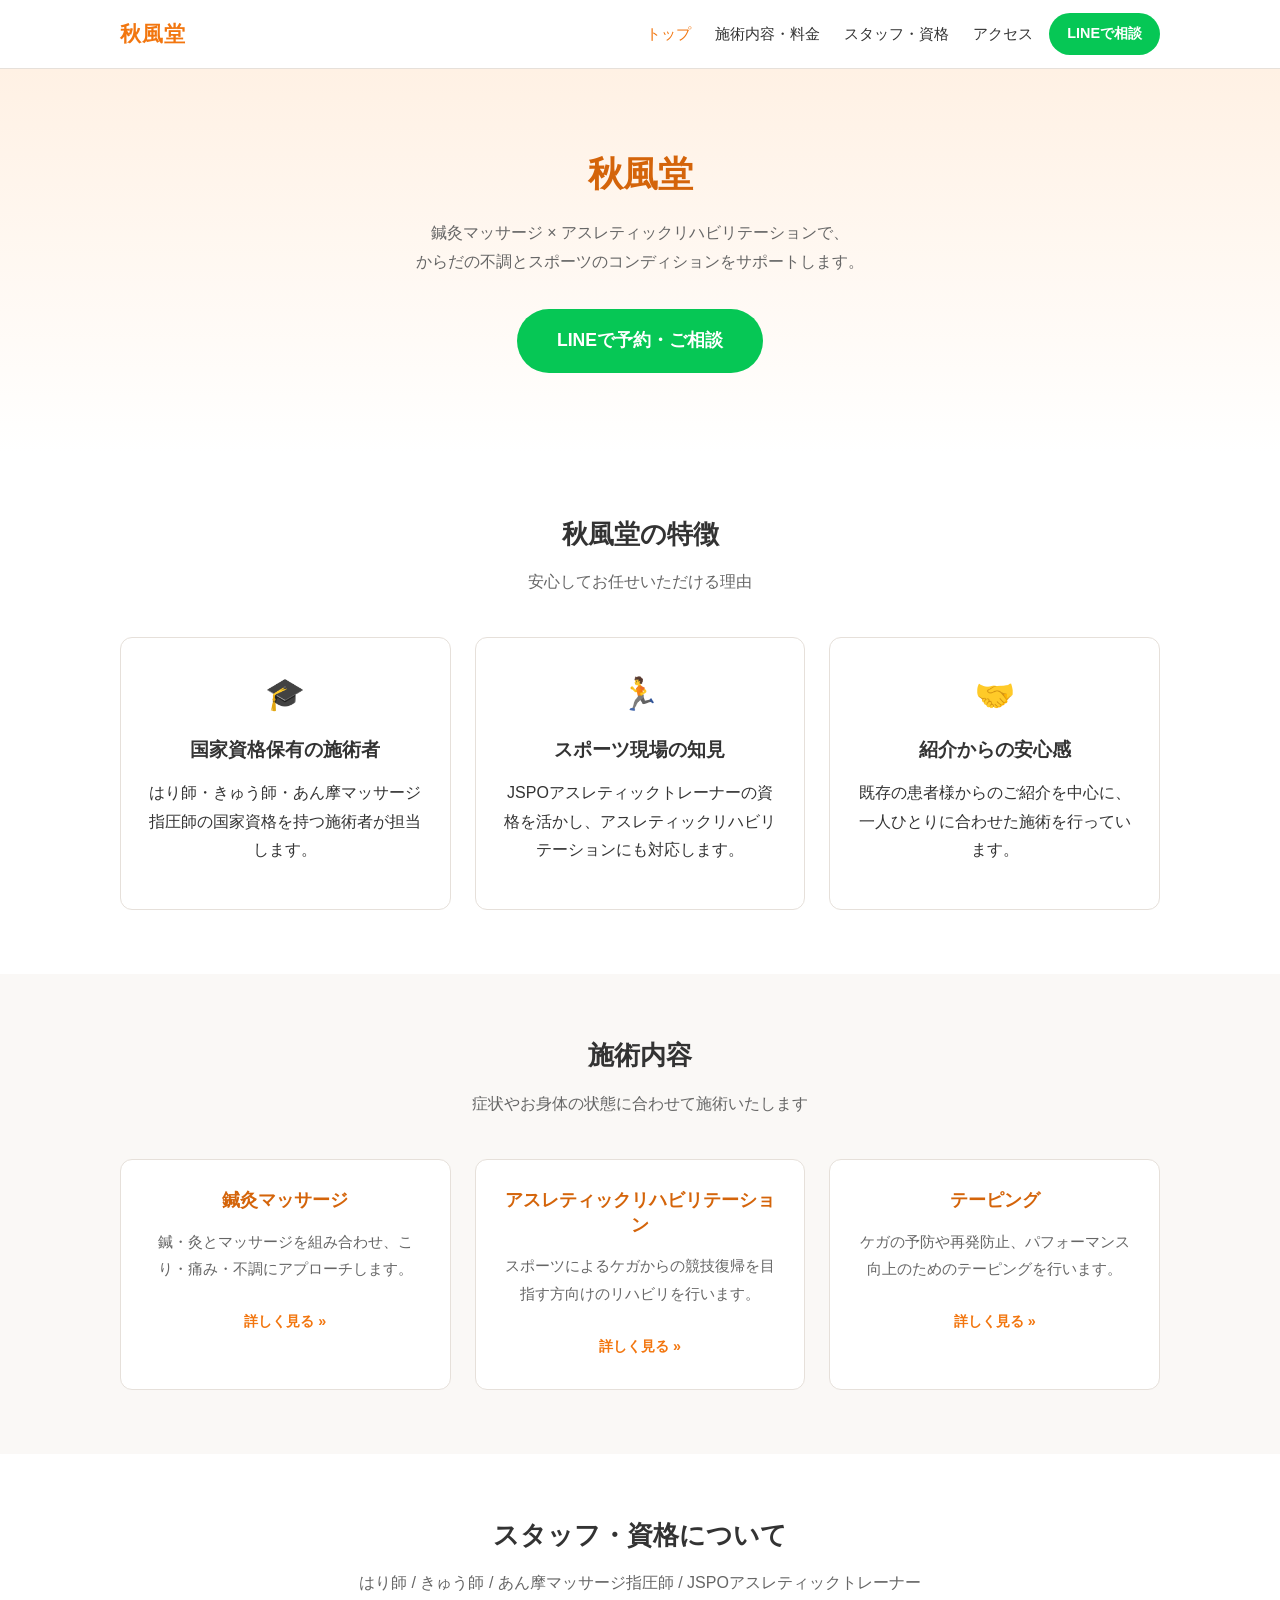
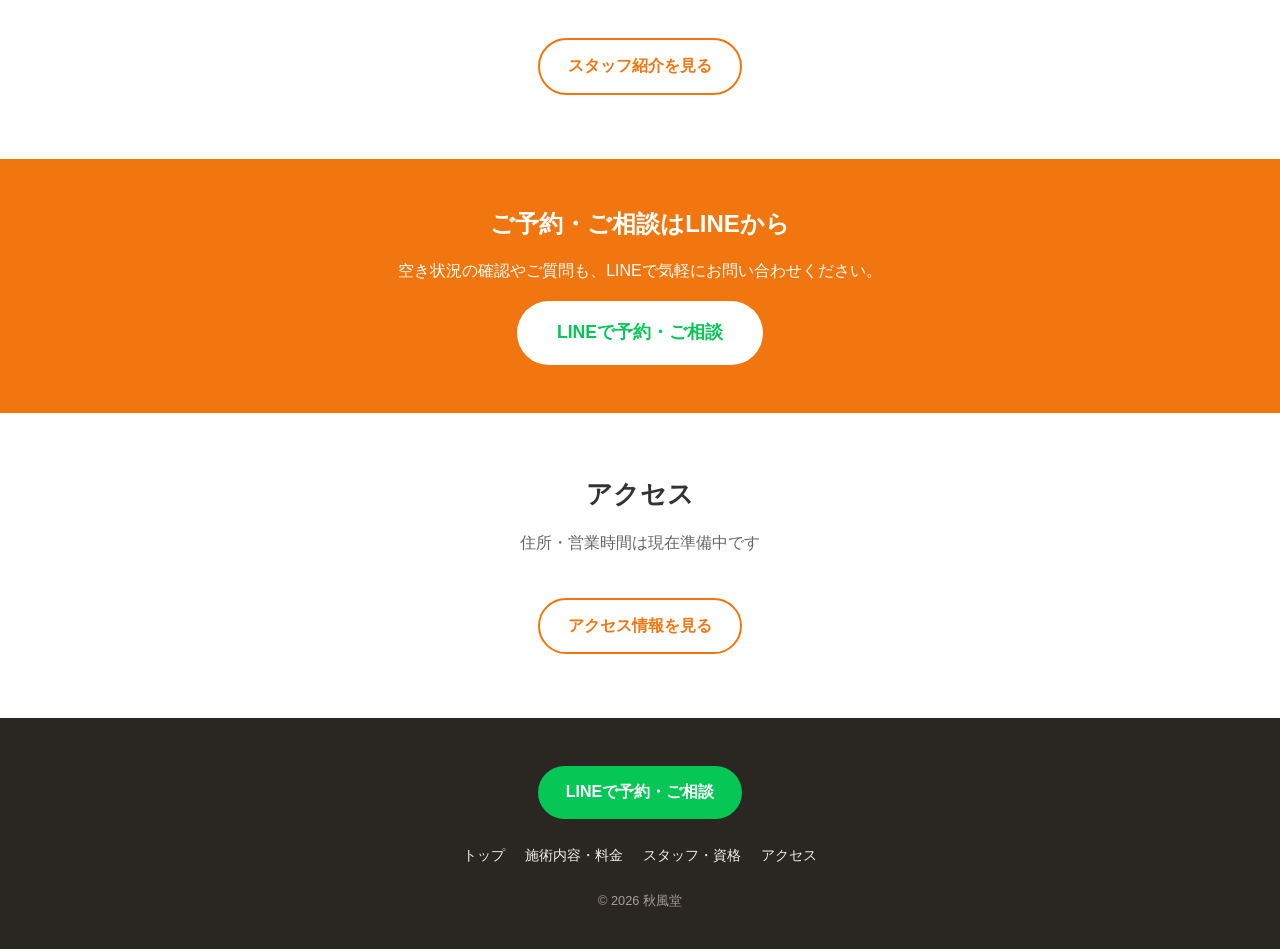
==== index.html @ 09bb3490 "Add LINE URL and pricing" ====
<!DOCTYPE html>
<html lang="ja">
<head>
<meta charset="UTF-8">
<meta name="viewport" content="width=device-width, initial-scale=1.0">
<title>秋風堂 | 鍼灸マッサージ・アスレティックリハビリテーション</title>
<meta name="description" content="秋風堂は、はり師・きゅう師・あん摩マッサージ指圧師・JSPOアスレティックトレーナーの資格を持つ施術者が、鍼灸マッサージからアスレティックリハビリテーション、テーピングまで対応する治療院です。ご予約・ご相談はLINEにて承っております。">
<link rel="stylesheet" href="css/style.css">
</head>
<body>

<header class="site-header">
  <div class="container header-inner">
    <a href="index.html" class="logo">秋風堂</a>
    <nav class="nav" id="siteNav">
      <a href="index.html" class="is-active">トップ</a>
      <a href="treatment.html">施術内容・料金</a>
      <a href="staff.html">スタッフ・資格</a>
      <a href="access.html">アクセス</a>
    </nav>
    <a href="https://lin.ee/V47Dw0py" class="btn btn-line header-line-btn" target="_blank" rel="noopener">LINEで相談</a>
    <button class="nav-toggle" id="navToggle" aria-label="メニューを開く">☰</button>
  </div>
</header>

<section class="hero">
  <div class="container hero-inner">
    <h1>秋風堂</h1>
    <p class="hero-copy">
      鍼灸マッサージ × アスレティックリハビリテーションで、<br>
      からだの不調とスポーツのコンディションをサポートします。
    </p>
    <a href="https://lin.ee/V47Dw0py" class="btn btn-line btn-large" target="_blank" rel="noopener">LINEで予約・ご相談</a>
  </div>
</section>

<section class="section">
  <div class="container">
    <h2 class="section-title">秋風堂の特徴</h2>
    <p class="section-lead">安心してお任せいただける理由</p>
    <div class="feature-grid">
      <div class="feature-card">
        <div class="icon">🎓</div>
        <h3>国家資格保有の施術者</h3>
        <p>はり師・きゅう師・あん摩マッサージ指圧師の国家資格を持つ施術者が担当します。</p>
      </div>
      <div class="feature-card">
        <div class="icon">🏃</div>
        <h3>スポーツ現場の知見</h3>
        <p>JSPOアスレティックトレーナーの資格を活かし、アスレティックリハビリテーションにも対応します。</p>
      </div>
      <div class="feature-card">
        <div class="icon">🤝</div>
        <h3>紹介からの安心感</h3>
        <p>既存の患者様からのご紹介を中心に、一人ひとりに合わせた施術を行っています。</p>
      </div>
    </div>
  </div>
</section>

<section class="section section-bg">
  <div class="container">
    <h2 class="section-title">施術内容</h2>
    <p class="section-lead">症状やお身体の状態に合わせて施術いたします</p>
    <div class="card-grid">
      <div class="card">
        <h3>鍼灸マッサージ</h3>
        <p>鍼・灸とマッサージを組み合わせ、こり・痛み・不調にアプローチします。</p>
        <a href="treatment.html" class="more">詳しく見る &raquo;</a>
      </div>
      <div class="card">
        <h3>アスレティックリハビリテーション</h3>
        <p>スポーツによるケガからの競技復帰を目指す方向けのリハビリを行います。</p>
        <a href="treatment.html" class="more">詳しく見る &raquo;</a>
      </div>
      <div class="card">
        <h3>テーピング</h3>
        <p>ケガの予防や再発防止、パフォーマンス向上のためのテーピングを行います。</p>
        <a href="treatment.html" class="more">詳しく見る &raquo;</a>
      </div>
    </div>
  </div>
</section>

<section class="section">
  <div class="container">
    <h2 class="section-title">スタッフ・資格について</h2>
    <p class="section-lead">はり師 / きゅう師 / あん摩マッサージ指圧師 / JSPOアスレティックトレーナー</p>
    <div style="text-align:center;">
      <a href="staff.html" class="btn btn-outline">スタッフ紹介を見る</a>
    </div>
  </div>
</section>

<section class="cta-band">
  <div class="container">
    <h2>ご予約・ご相談はLINEから</h2>
    <p>空き状況の確認やご質問も、LINEで気軽にお問い合わせください。</p>
    <a href="https://lin.ee/V47Dw0py" class="btn btn-line btn-large" target="_blank" rel="noopener">LINEで予約・ご相談</a>
  </div>
</section>

<section class="section">
  <div class="container">
    <h2 class="section-title">アクセス</h2>
    <p class="section-lead">住所・営業時間は現在準備中です</p>
    <div style="text-align:center;">
      <a href="access.html" class="btn btn-outline">アクセス情報を見る</a>
    </div>
  </div>
</section>

<footer class="site-footer">
  <div class="container footer-inner">
    <a href="https://lin.ee/V47Dw0py" class="btn btn-line" target="_blank" rel="noopener">LINEで予約・ご相談</a>
    <nav class="footer-nav">
      <a href="index.html">トップ</a>
      <a href="treatment.html">施術内容・料金</a>
      <a href="staff.html">スタッフ・資格</a>
      <a href="access.html">アクセス</a>
    </nav>
    <p class="copyright">&copy; 2026 秋風堂</p>
  </div>
</footer>

<script src="js/main.js"></script>
</body>
</html>
---- css/style.css ----
/* ===== 秋風堂 共通スタイル ===== */

:root {
  --color-primary: #f2760f;      /* オレンジ(メインカラー) */
  --color-primary-dark: #d4640a;
  --color-primary-soft: #fff1e4;
  --color-line: #06c755;         /* LINE公式カラー */
  --color-text: #333333;
  --color-text-soft: #666666;
  --color-bg: #ffffff;
  --color-bg-soft: #faf8f6;
  --color-border: #e6e0da;
  --font-base: "Hiragino Sans", "Hiragino Kaku Gothic ProN", "Yu Gothic",
    "Meiryo", sans-serif;
  --container-width: 1080px;
}

* {
  box-sizing: border-box;
}

html {
  scroll-behavior: smooth;
}

body {
  margin: 0;
  font-family: var(--font-base);
  color: var(--color-text);
  background: var(--color-bg);
  line-height: 1.8;
}

img {
  max-width: 100%;
  display: block;
}

a {
  color: inherit;
  text-decoration: none;
}

h1,
h2,
h3 {
  line-height: 1.4;
  margin: 0 0 0.6em;
}

.container {
  width: 100%;
  max-width: var(--container-width);
  margin: 0 auto;
  padding: 0 20px;
}

.section {
  padding: 64px 0;
}

.section-bg {
  background: var(--color-bg-soft);
}

.section-title {
  text-align: center;
  font-size: 1.6rem;
  margin-bottom: 0.3em;
}

.section-lead {
  text-align: center;
  color: var(--color-text-soft);
  margin-bottom: 2.5em;
}

/* ===== ボタン ===== */

.btn {
  display: inline-block;
  padding: 12px 28px;
  border-radius: 999px;
  font-weight: bold;
  white-space: nowrap;
}

.btn-line {
  background: var(--color-line);
  color: #fff;
}

.btn-line:hover {
  opacity: 0.9;
}

.btn-large {
  padding: 16px 40px;
  font-size: 1.1rem;
}

.btn-outline {
  border: 2px solid var(--color-primary);
  color: var(--color-primary);
}

.btn-outline:hover {
  background: var(--color-primary-soft);
}

/* ===== ヘッダー ===== */

.site-header {
  position: sticky;
  top: 0;
  z-index: 100;
  background: rgba(255, 255, 255, 0.96);
  border-bottom: 1px solid var(--color-border);
}

.header-inner {
  display: flex;
  align-items: center;
  justify-content: space-between;
  height: 68px;
  gap: 16px;
}

.logo {
  font-size: 1.3rem;
  font-weight: bold;
  color: var(--color-primary);
  letter-spacing: 0.05em;
}

.nav {
  display: flex;
  gap: 24px;
  margin-left: auto;
}

.nav a {
  font-size: 0.95rem;
}

.nav a:hover,
.nav a.is-active {
  color: var(--color-primary);
}

.header-line-btn {
  padding: 8px 18px;
  font-size: 0.9rem;
}

.nav-toggle {
  display: none;
  background: none;
  border: none;
  font-size: 1.6rem;
  line-height: 1;
  cursor: pointer;
  color: var(--color-primary);
}

/* ===== ヒーロー ===== */

.hero {
  background: linear-gradient(180deg, var(--color-primary-soft), #fff);
  padding: 80px 0;
  text-align: center;
}

.hero h1 {
  font-size: 2.2rem;
  color: var(--color-primary-dark);
}

.hero-copy {
  color: var(--color-text-soft);
  margin-bottom: 2em;
}

/* ===== ページヒーロー(下層ページ用) ===== */

.page-hero {
  background: var(--color-primary-soft);
  padding: 56px 0;
  text-align: center;
}

.page-hero h1 {
  font-size: 1.8rem;
  color: var(--color-primary-dark);
}

/* ===== 特徴カード ===== */

.feature-grid,
.card-grid {
  display: grid;
  grid-template-columns: repeat(3, 1fr);
  gap: 24px;
}

.feature-card,
.card {
  background: #fff;
  border: 1px solid var(--color-border);
  border-radius: 12px;
  padding: 28px 24px;
  text-align: center;
}

.feature-card .icon {
  font-size: 2rem;
  margin-bottom: 0.4em;
}

.card h3 {
  color: var(--color-primary-dark);
  font-size: 1.1rem;
}

.card p {
  color: var(--color-text-soft);
  font-size: 0.95rem;
}

.card .more {
  display: inline-block;
  margin-top: 0.8em;
  color: var(--color-primary);
  font-weight: bold;
  font-size: 0.9rem;
}

/* ===== CTA帯 ===== */

.cta-band {
  background: var(--color-primary);
  color: #fff;
  text-align: center;
  padding: 48px 0;
}

.cta-band h2 {
  color: #fff;
}

.cta-band .btn-line {
  background: #fff;
  color: var(--color-line);
}

/* ===== 資格リスト ===== */

.qualification-list {
  list-style: none;
  padding: 0;
  margin: 0 auto;
  max-width: 480px;
}

.qualification-list li {
  background: var(--color-bg-soft);
  border-left: 4px solid var(--color-primary);
  padding: 12px 18px;
  margin-bottom: 10px;
  border-radius: 4px;
}

/* ===== 料金表 ===== */

.price-table {
  width: 100%;
  border-collapse: collapse;
  margin: 0 auto 2em;
  max-width: 680px;
}

.price-table th,
.price-table td {
  border: 1px solid var(--color-border);
  padding: 12px 16px;
  text-align: left;
}

.price-table th {
  background: var(--color-primary-soft);
  color: var(--color-primary-dark);
  width: 40%;
}

.notice-box {
  background: var(--color-bg-soft);
  border: 1px dashed var(--color-border);
  border-radius: 8px;
  padding: 20px;
  color: var(--color-text-soft);
  text-align: center;
  max-width: 680px;
  margin: 0 auto;
}

/* ===== フッター ===== */

.site-footer {
  background: #2a2622;
  color: #f2ede8;
  padding: 48px 0 24px;
  text-align: center;
}

.footer-inner .btn-line {
  margin-bottom: 24px;
}

.footer-nav {
  display: flex;
  justify-content: center;
  gap: 20px;
  margin-bottom: 20px;
  flex-wrap: wrap;
}

.footer-nav a {
  color: #f2ede8;
  font-size: 0.9rem;
}

.footer-nav a:hover {
  color: var(--color-primary);
}

.copyright {
  color: #a89f96;
  font-size: 0.8rem;
}

/* ===== レスポンシブ ===== */

@media (max-width: 800px) {
  .feature-grid,
  .card-grid {
    grid-template-columns: 1fr;
  }
}

@media (max-width: 680px) {
  .nav {
    position: absolute;
    top: 68px;
    left: 0;
    right: 0;
    background: #fff;
    flex-direction: column;
    gap: 0;
    border-bottom: 1px solid var(--color-border);
    display: none;
  }

  .nav.is-open {
    display: flex;
  }

  .nav a {
    padding: 14px 20px;
    border-top: 1px solid var(--color-border);
  }

  .header-line-btn {
    display: none;
  }

  .nav-toggle {
    display: block;
  }

  .hero h1 {
    font-size: 1.7rem;
  }

  .price-table th {
    width: 50%;
  }
}
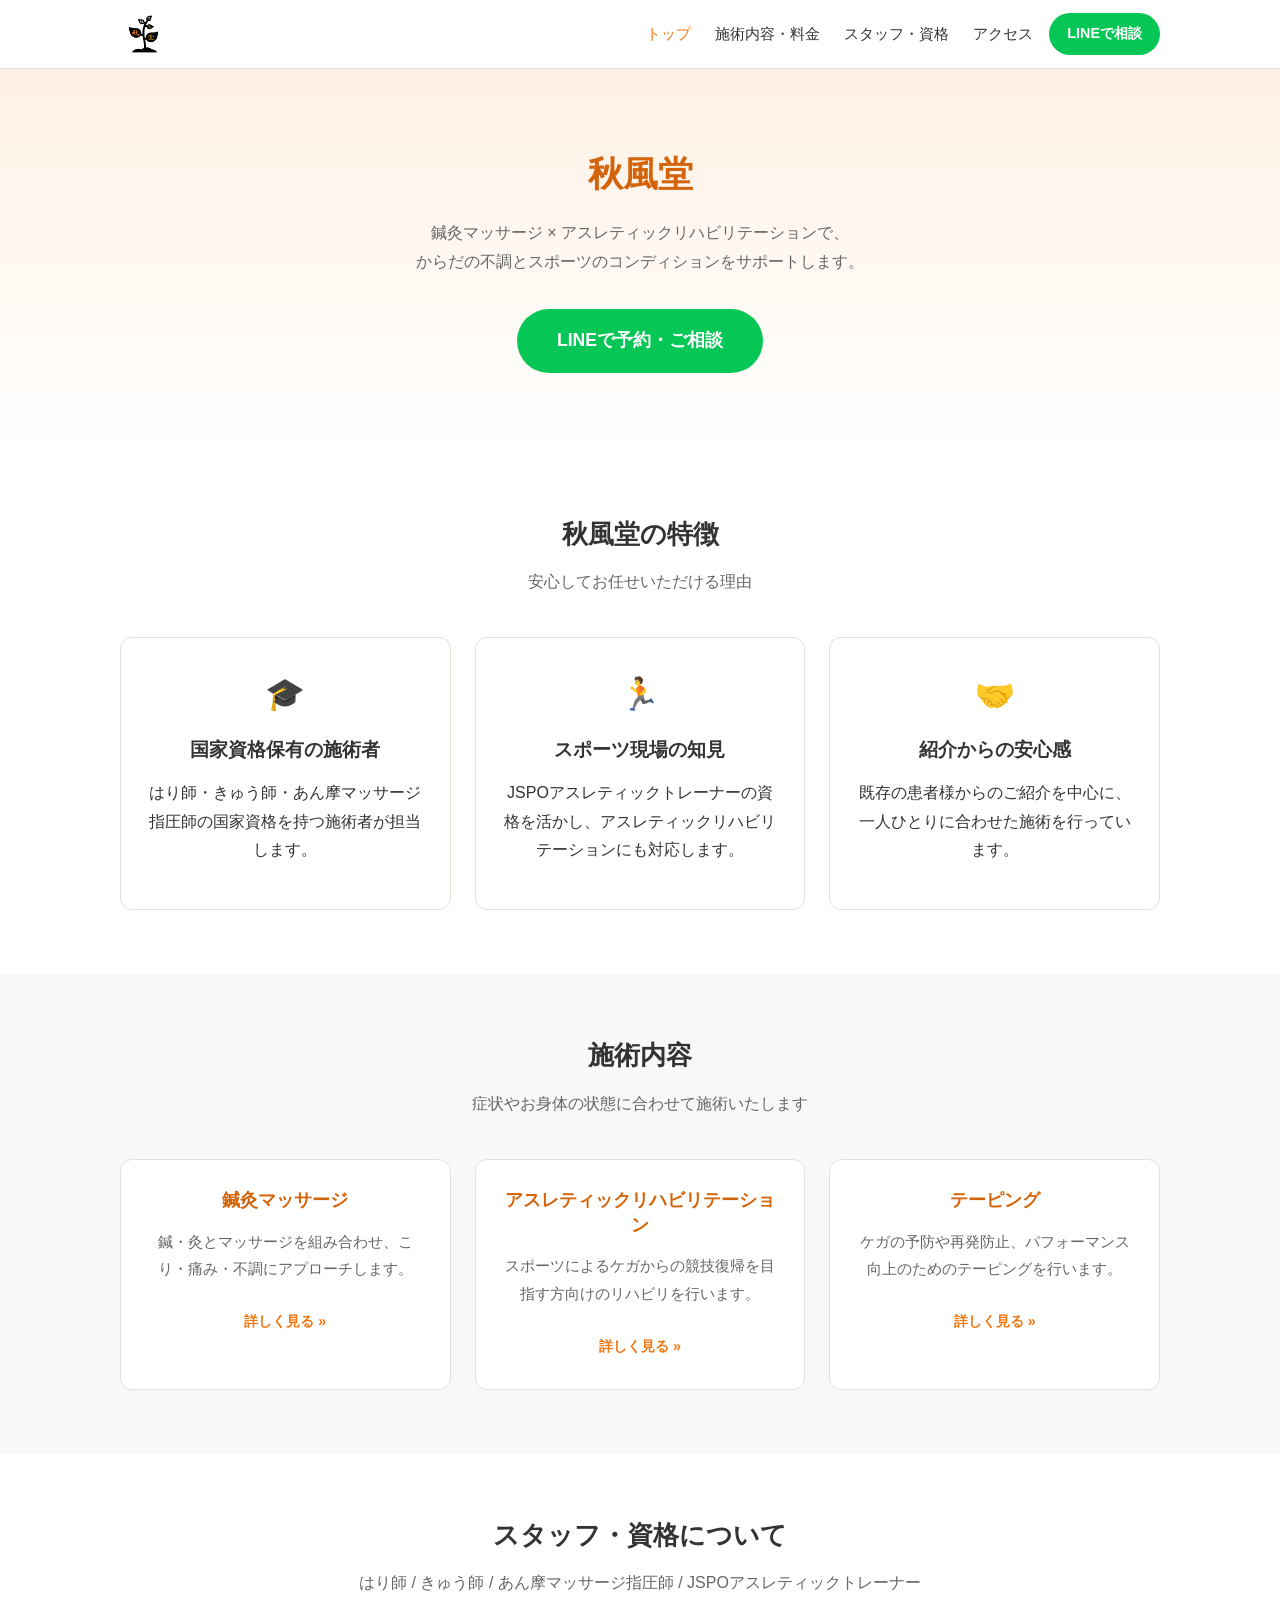
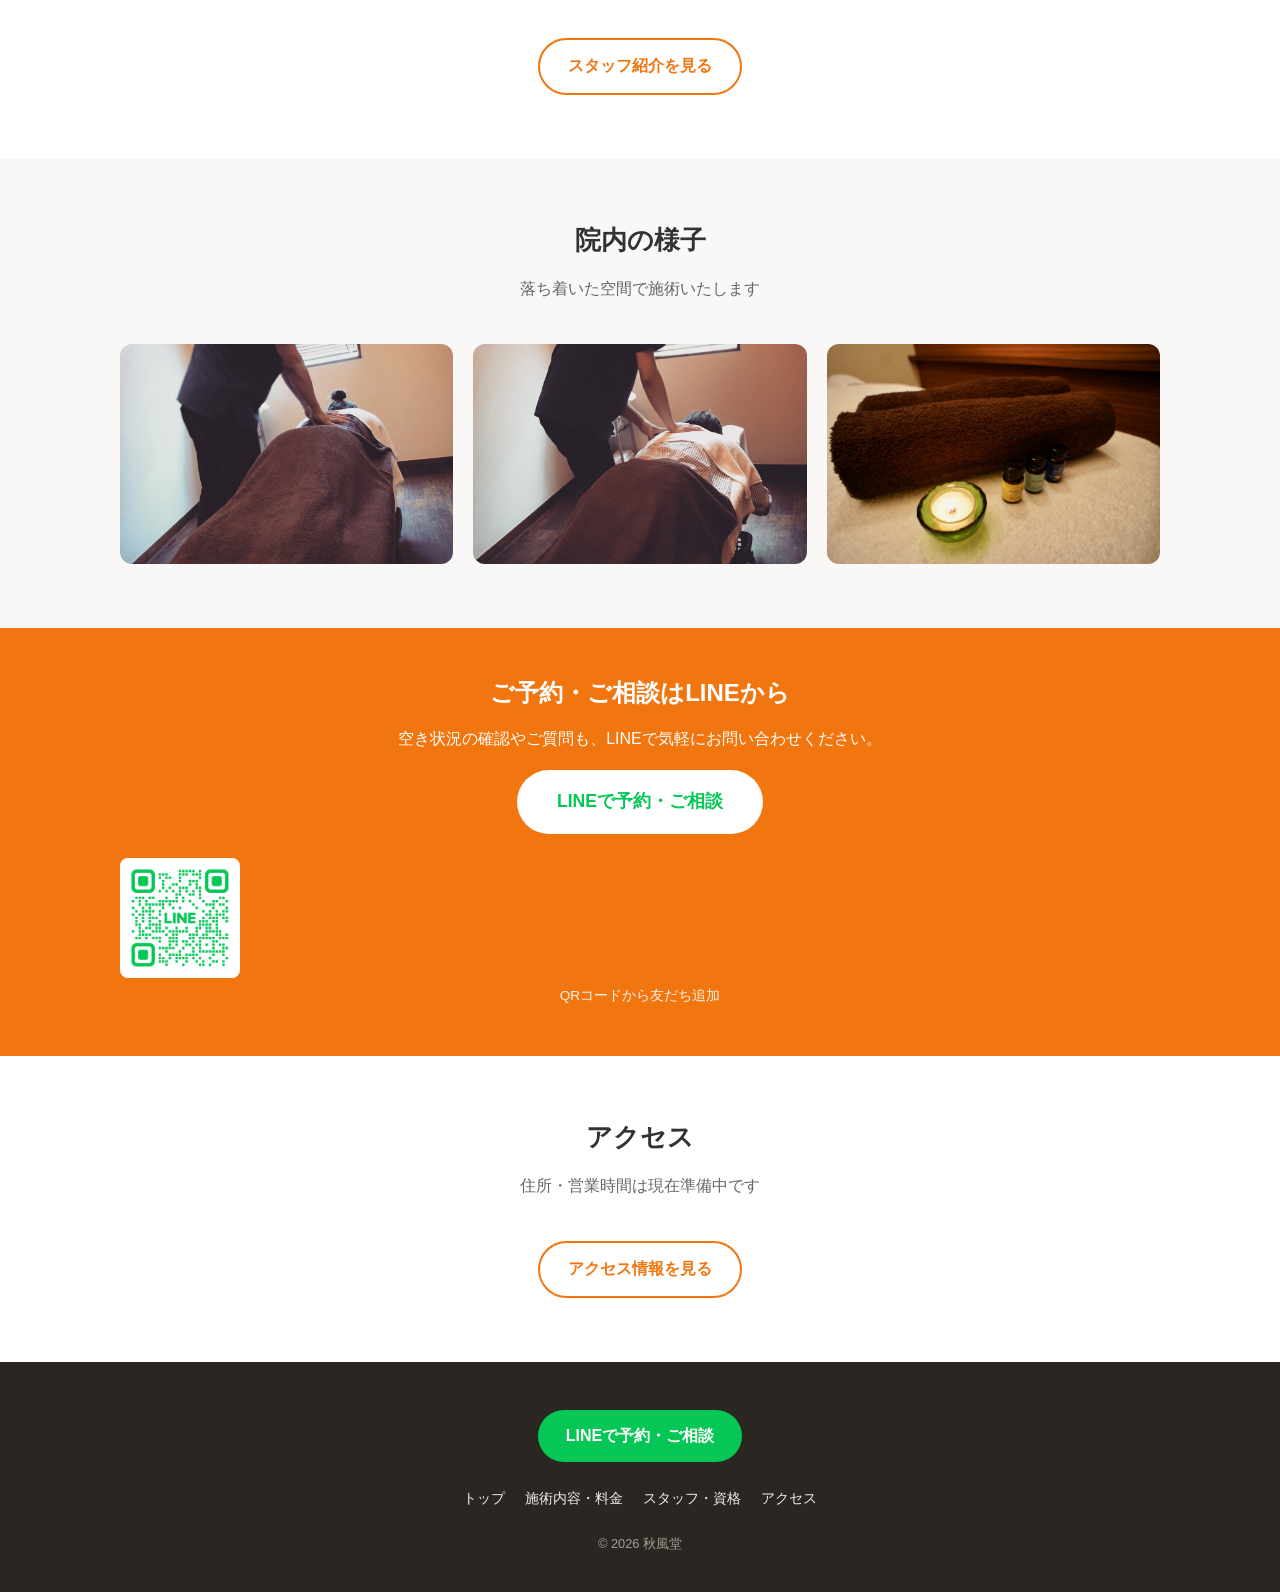
==== commit a279bb88: "Integrate logo, photos, and LINE QR code into all pages" ====
--- a/index.html
+++ b/index.html
@@ -6,12 +6,13 @@
 <title>秋風堂 | 鍼灸マッサージ・アスレティックリハビリテーション</title>
 <meta name="description" content="秋風堂は、はり師・きゅう師・あん摩マッサージ指圧師・JSPOアスレティックトレーナーの資格を持つ施術者が、鍼灸マッサージからアスレティックリハビリテーション、テーピングまで対応する治療院です。ご予約・ご相談はLINEにて承っております。">
 <link rel="stylesheet" href="css/style.css">
+<link rel="icon" href="HP画像素材/秋風堂ロゴ.png">
 </head>
 <body>
 
 <header class="site-header">
   <div class="container header-inner">
-    <a href="index.html" class="logo">秋風堂</a>
+    <a href="index.html" class="logo"><img src="HP画像素材/秋風堂ロゴ.png" alt="秋風堂"></a>
     <nav class="nav" id="siteNav">
       <a href="index.html" class="is-active">トップ</a>
       <a href="treatment.html">施術内容・料金</a>
@@ -92,11 +93,27 @@
   </div>
 </section>
 
+<section class="section section-bg">
+  <div class="container">
+    <h2 class="section-title">院内の様子</h2>
+    <p class="section-lead">落ち着いた空間で施術いたします</p>
+    <div class="photo-grid">
+      <img src="HP画像素材/マッサージ1.jpg" alt="施術の様子1">
+      <img src="HP画像素材/マッサージ2.jpg" alt="施術の様子2">
+      <img src="HP画像素材/タオル写真.jpg" alt="院内の設え">
+    </div>
+  </div>
+</section>
+
 <section class="cta-band">
   <div class="container">
     <h2>ご予約・ご相談はLINEから</h2>
     <p>空き状況の確認やご質問も、LINEで気軽にお問い合わせください。</p>
     <a href="https://lin.ee/V47Dw0py" class="btn btn-line btn-large" target="_blank" rel="noopener">LINEで予約・ご相談</a>
+    <div class="qr-block">
+      <img src="HP画像素材/LINE_QR.png" alt="LINE QRコード">
+      <p>QRコードから友だち追加</p>
+    </div>
   </div>
 </section>
 
--- a/css/style.css
+++ b/css/style.css
@@ -127,10 +127,17 @@
 }
 
 .logo {
+  display: flex;
+  align-items: center;
   font-size: 1.3rem;
   font-weight: bold;
   color: var(--color-primary);
   letter-spacing: 0.05em;
+}
+
+.logo img {
+  height: 44px;
+  width: auto;
 }
 
 .nav {
@@ -192,6 +199,63 @@
 .page-hero h1 {
   font-size: 1.8rem;
   color: var(--color-primary-dark);
+}
+
+/* ===== ギャラリー写真 ===== */
+
+.photo-grid {
+  display: grid;
+  grid-template-columns: repeat(3, 1fr);
+  gap: 20px;
+}
+
+.photo-grid img {
+  width: 100%;
+  height: 220px;
+  object-fit: cover;
+  border-radius: 12px;
+}
+
+/* ===== プロフィール(写真+テキスト) ===== */
+
+.profile-grid {
+  display: grid;
+  grid-template-columns: 200px 1fr;
+  gap: 32px;
+  align-items: start;
+  max-width: 680px;
+  margin: 0 auto;
+}
+
+.profile-grid img {
+  width: 100%;
+  border-radius: 12px;
+}
+
+.profile-grid p {
+  margin-top: 0;
+}
+
+/* ===== LINE QRコード ===== */
+
+.qr-block {
+  text-align: center;
+  margin-top: 24px;
+}
+
+.qr-block img {
+  width: 120px;
+  height: 120px;
+  border-radius: 8px;
+  background: #fff;
+  padding: 6px;
+  margin-bottom: 6px;
+}
+
+.qr-block p {
+  font-size: 0.85rem;
+  opacity: 0.9;
+  margin: 0;
 }
 
 /* ===== 特徴カード ===== */
@@ -384,4 +448,17 @@
   .price-table th {
     width: 50%;
   }
-}
+
+  .photo-grid {
+    grid-template-columns: 1fr;
+  }
+
+  .profile-grid {
+    grid-template-columns: 1fr;
+  }
+
+  .profile-grid img {
+    max-width: 220px;
+    margin: 0 auto;
+  }
+}
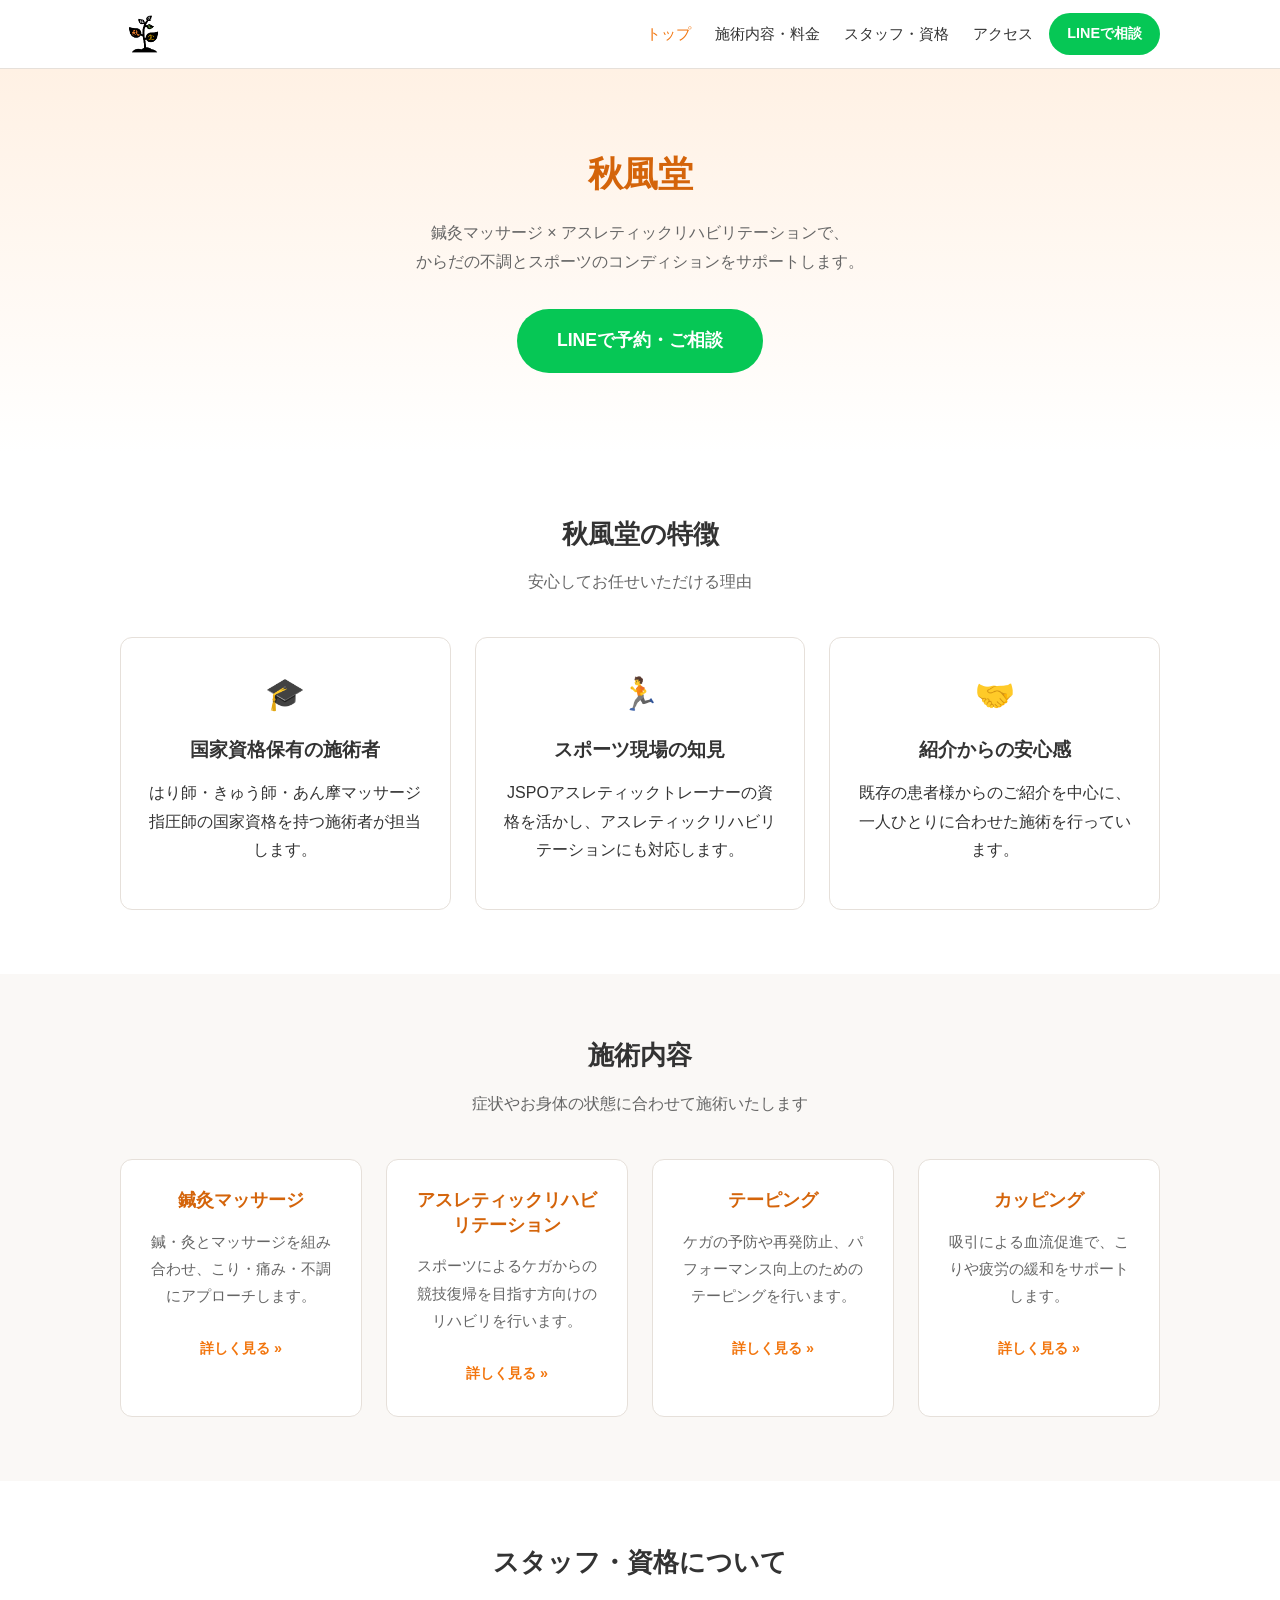
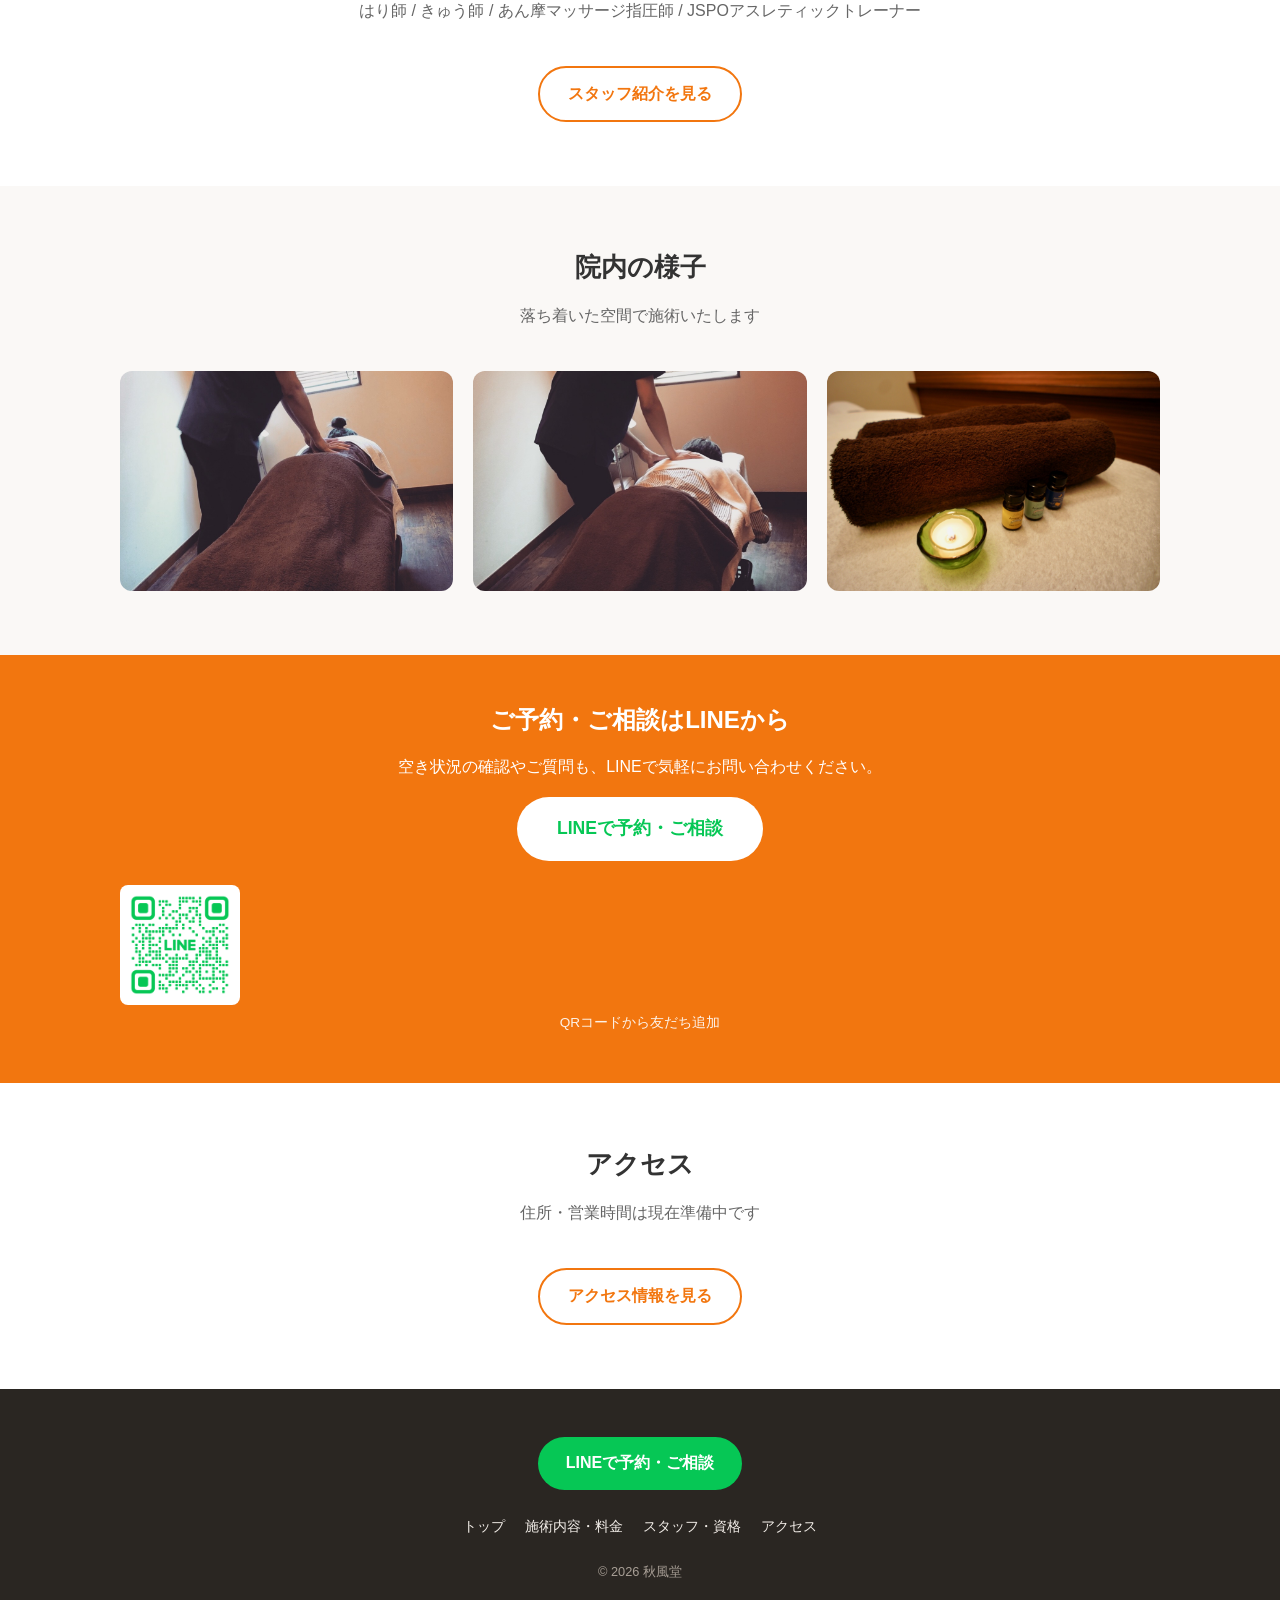
==== commit 634af150: "Unify pricing/hours display, add cupping service, update specialties wording" ====
--- a/index.html
+++ b/index.html
@@ -79,6 +79,11 @@
         <p>ケガの予防や再発防止、パフォーマンス向上のためのテーピングを行います。</p>
         <a href="treatment.html" class="more">詳しく見る &raquo;</a>
       </div>
+      <div class="card">
+        <h3>カッピング</h3>
+        <p>吸引による血流促進で、こりや疲労の緩和をサポートします。</p>
+        <a href="treatment.html" class="more">詳しく見る &raquo;</a>
+      </div>
     </div>
   </div>
 </section>
--- a/css/style.css
+++ b/css/style.css
@@ -260,10 +260,15 @@
 
 /* ===== 特徴カード ===== */
 
-.feature-grid,
+.feature-grid {
+  display: grid;
+  grid-template-columns: repeat(3, 1fr);
+  gap: 24px;
+}
+
 .card-grid {
   display: grid;
-  grid-template-columns: repeat(3, 1fr);
+  grid-template-columns: repeat(auto-fit, minmax(220px, 1fr));
   gap: 24px;
 }
 
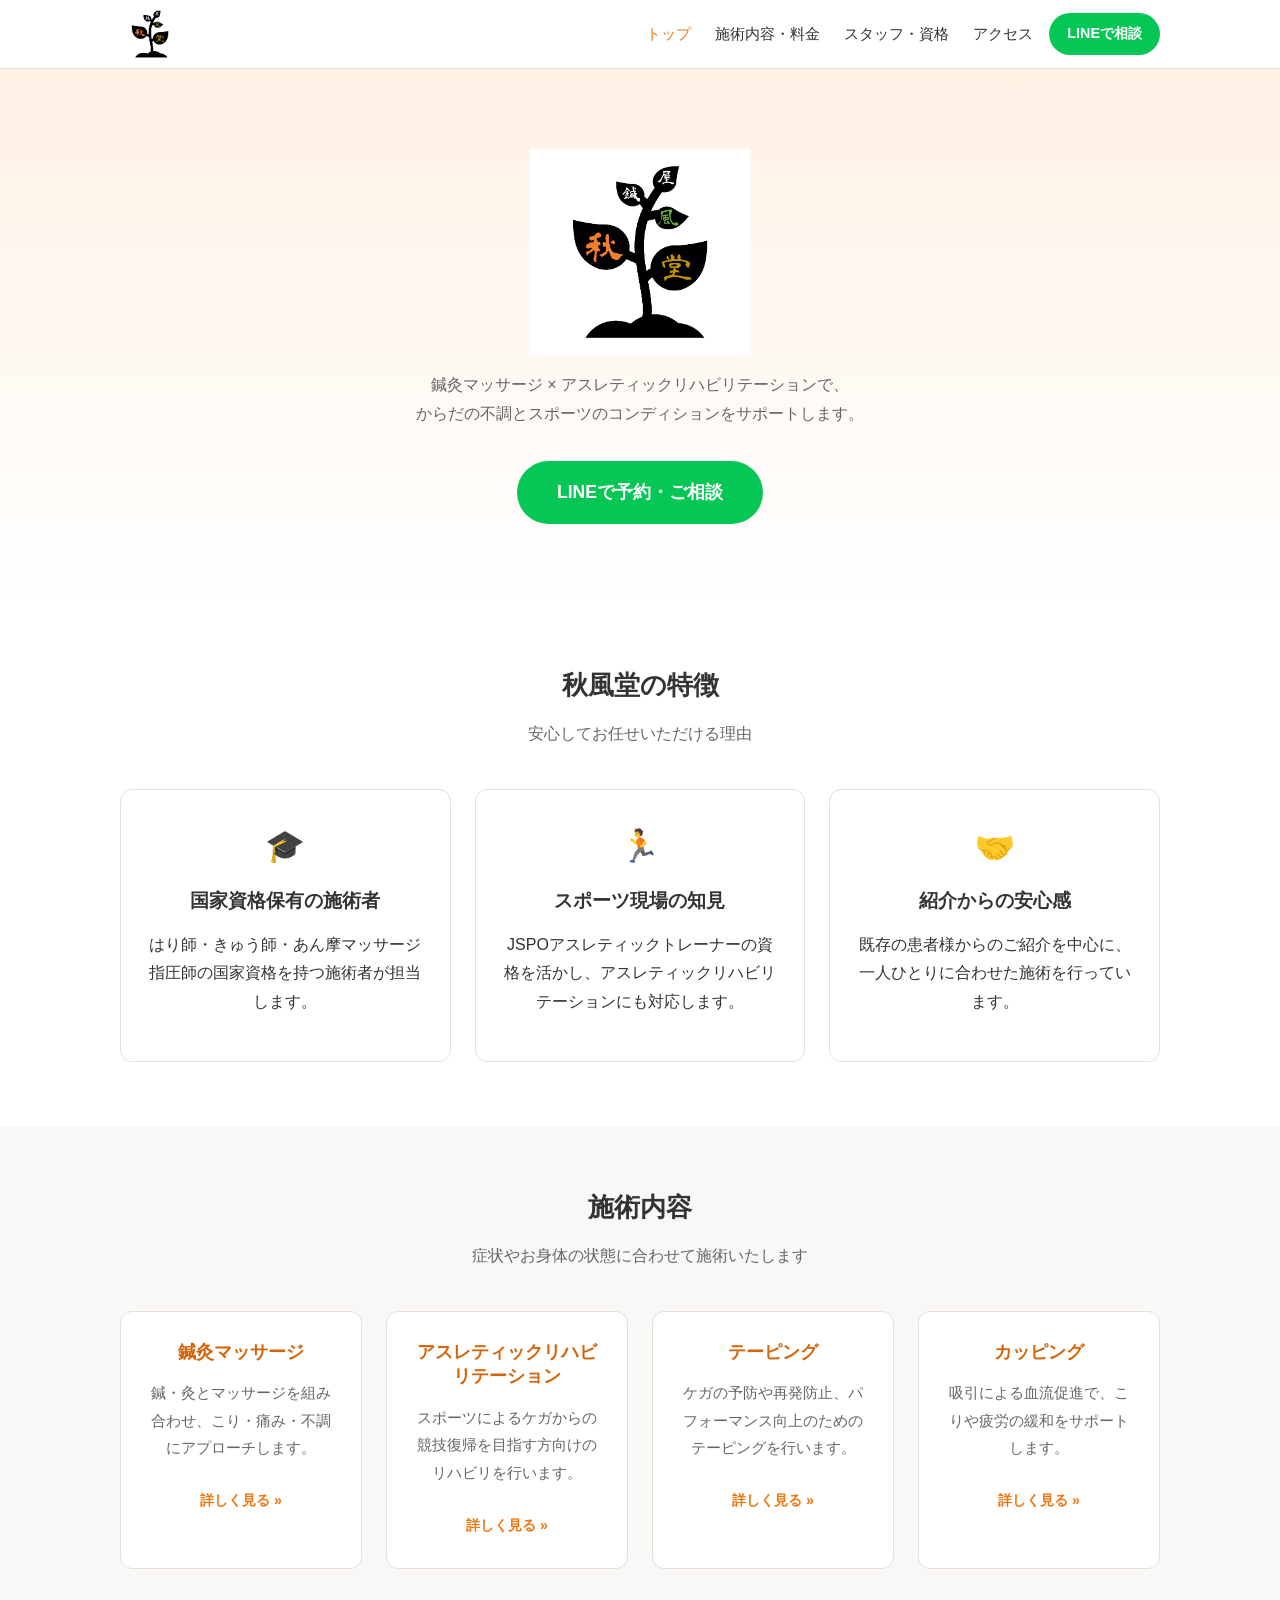
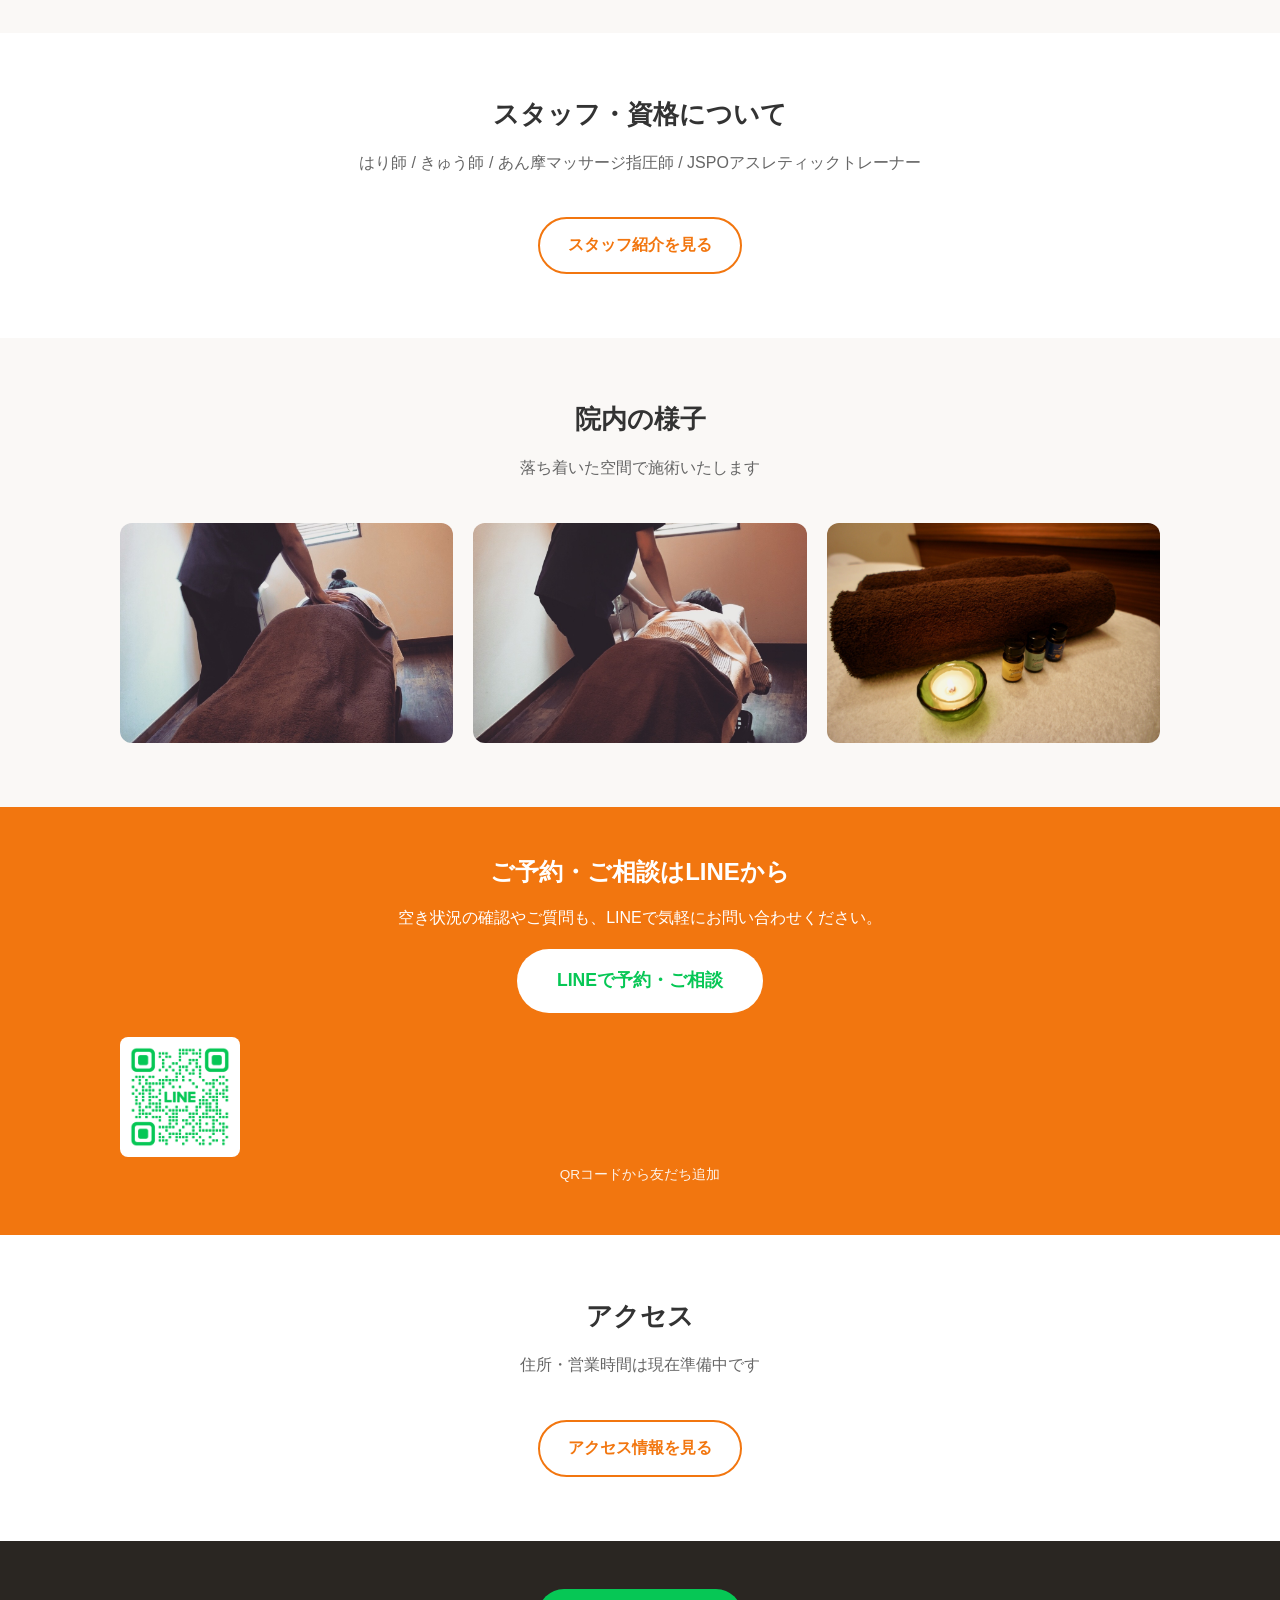
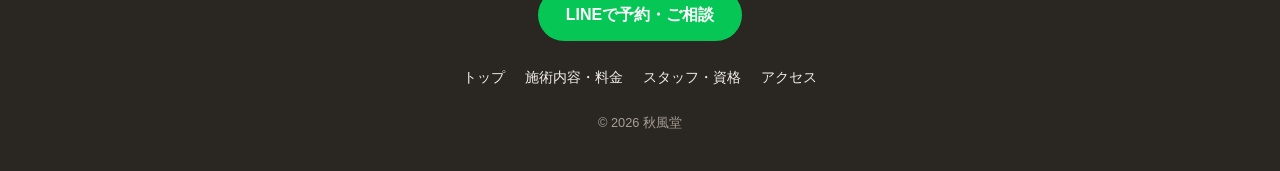
==== commit 5a8e35f8: "Make logo more prominent in hero and header" ====
--- a/index.html
+++ b/index.html
@@ -26,7 +26,8 @@
 
 <section class="hero">
   <div class="container hero-inner">
-    <h1>秋風堂</h1>
+    <img src="HP画像素材/秋風堂ロゴ.png" alt="秋風堂" class="hero-logo">
+    <h1 class="visually-hidden">秋風堂</h1>
     <p class="hero-copy">
       鍼灸マッサージ × アスレティックリハビリテーションで、<br>
       からだの不調とスポーツのコンディションをサポートします。
--- a/css/style.css
+++ b/css/style.css
@@ -136,7 +136,7 @@
 }
 
 .logo img {
-  height: 44px;
+  height: 56px;
   width: auto;
 }
 
@@ -183,9 +183,26 @@
   color: var(--color-primary-dark);
 }
 
+.hero-logo {
+  width: 220px;
+  margin: 0 auto 0.6em;
+}
+
 .hero-copy {
   color: var(--color-text-soft);
   margin-bottom: 2em;
+}
+
+.visually-hidden {
+  position: absolute;
+  width: 1px;
+  height: 1px;
+  margin: -1px;
+  padding: 0;
+  overflow: hidden;
+  clip: rect(0, 0, 0, 0);
+  white-space: nowrap;
+  border: 0;
 }
 
 /* ===== ページヒーロー(下層ページ用) ===== */
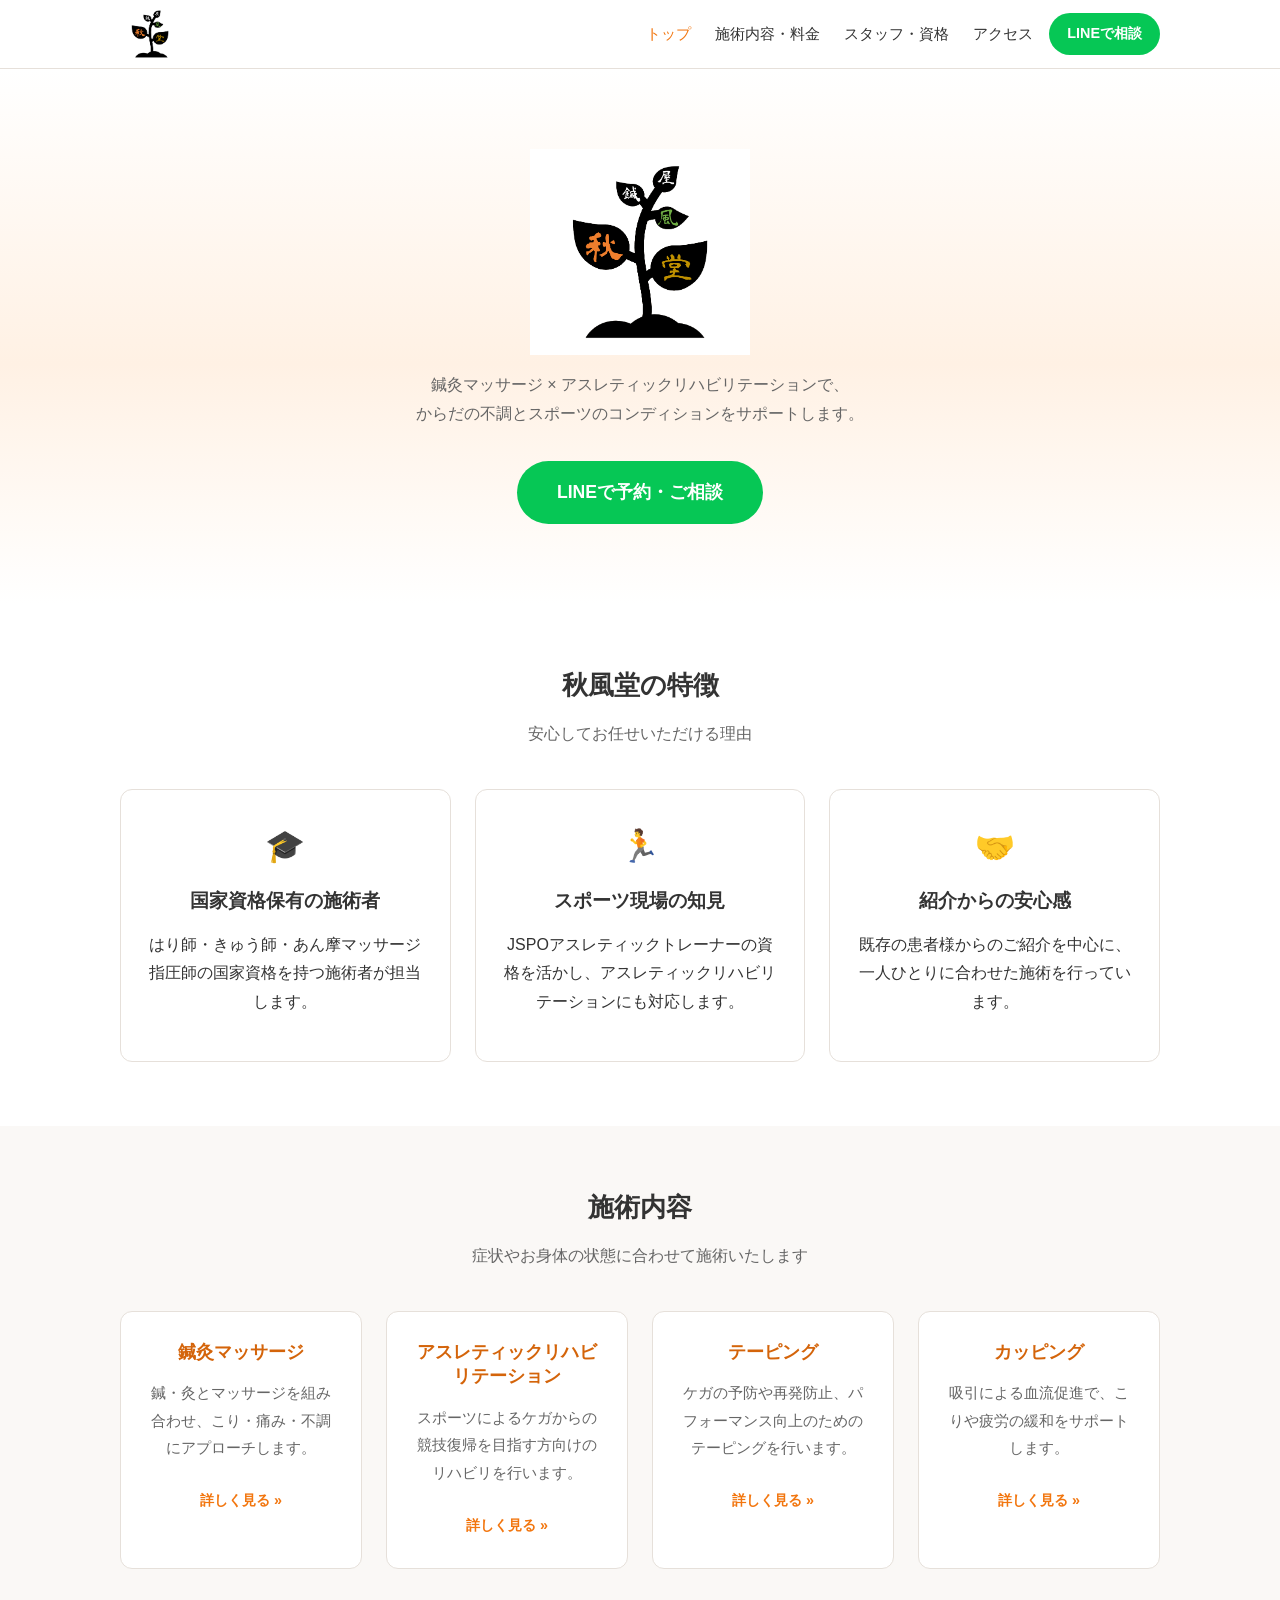
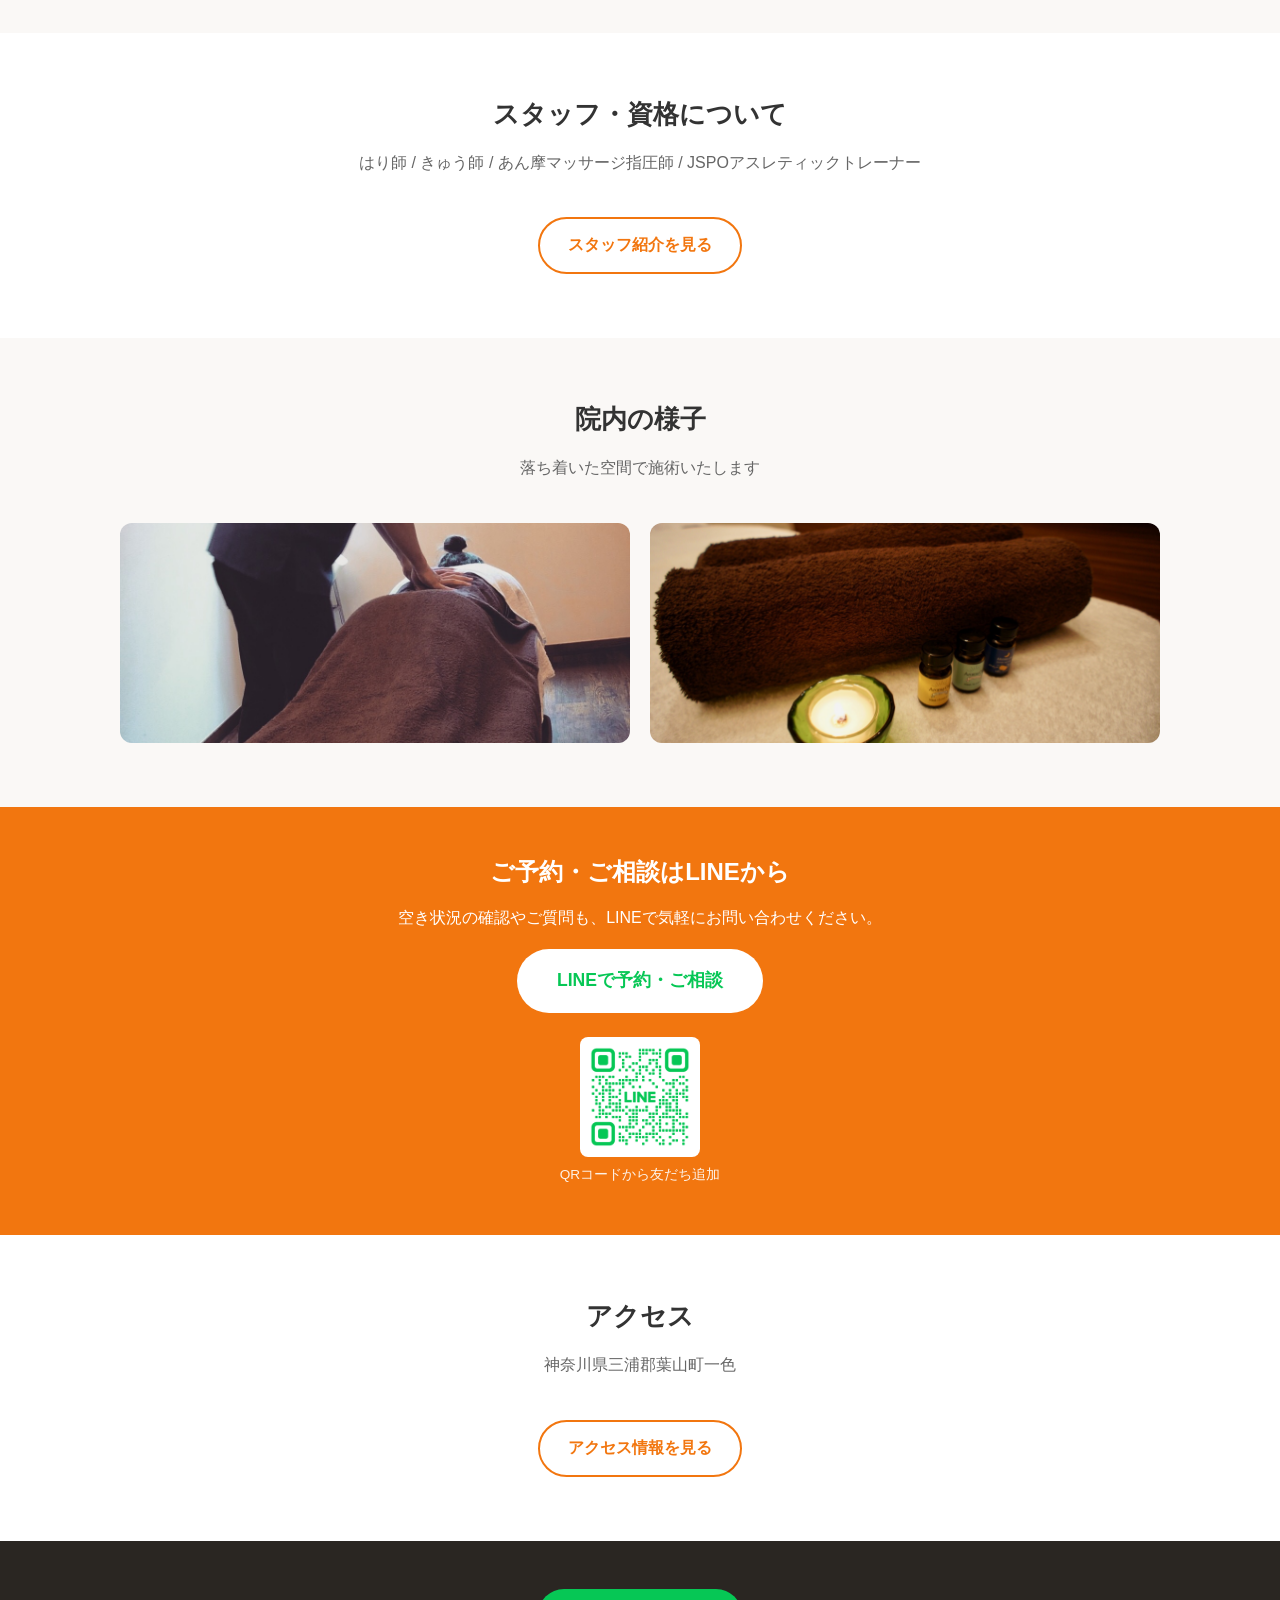
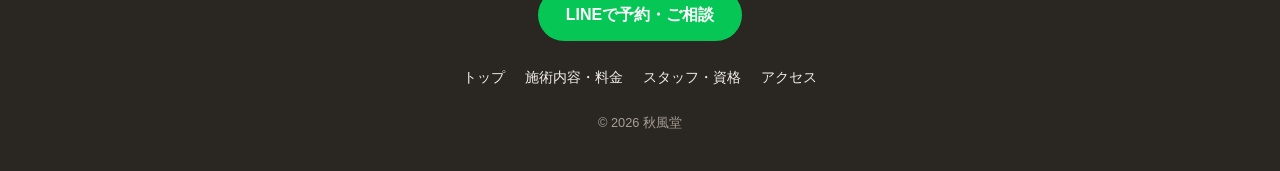
==== commit bb7c55ec: "Fix hero logo background clash, center QR image, remove massage2 photo, update access preview text" ====
--- a/index.html
+++ b/index.html
@@ -105,7 +105,6 @@
     <p class="section-lead">落ち着いた空間で施術いたします</p>
     <div class="photo-grid">
       <img src="HP画像素材/マッサージ1.jpg" alt="施術の様子1">
-      <img src="HP画像素材/マッサージ2.jpg" alt="施術の様子2">
       <img src="HP画像素材/タオル写真.jpg" alt="院内の設え">
     </div>
   </div>
@@ -126,7 +125,7 @@
 <section class="section">
   <div class="container">
     <h2 class="section-title">アクセス</h2>
-    <p class="section-lead">住所・営業時間は現在準備中です</p>
+    <p class="section-lead">神奈川県三浦郡葉山町一色</p>
     <div style="text-align:center;">
       <a href="access.html" class="btn btn-outline">アクセス情報を見る</a>
     </div>
--- a/css/style.css
+++ b/css/style.css
@@ -173,7 +173,7 @@
 /* ===== ヒーロー ===== */
 
 .hero {
-  background: linear-gradient(180deg, var(--color-primary-soft), #fff);
+  background: linear-gradient(180deg, #fff, var(--color-primary-soft) 55%, #fff);
   padding: 80px 0;
   text-align: center;
 }
@@ -222,7 +222,7 @@
 
 .photo-grid {
   display: grid;
-  grid-template-columns: repeat(3, 1fr);
+  grid-template-columns: repeat(auto-fit, minmax(240px, 1fr));
   gap: 20px;
 }
 
@@ -266,7 +266,7 @@
   border-radius: 8px;
   background: #fff;
   padding: 6px;
-  margin-bottom: 6px;
+  margin: 0 auto 6px;
 }
 
 .qr-block p {
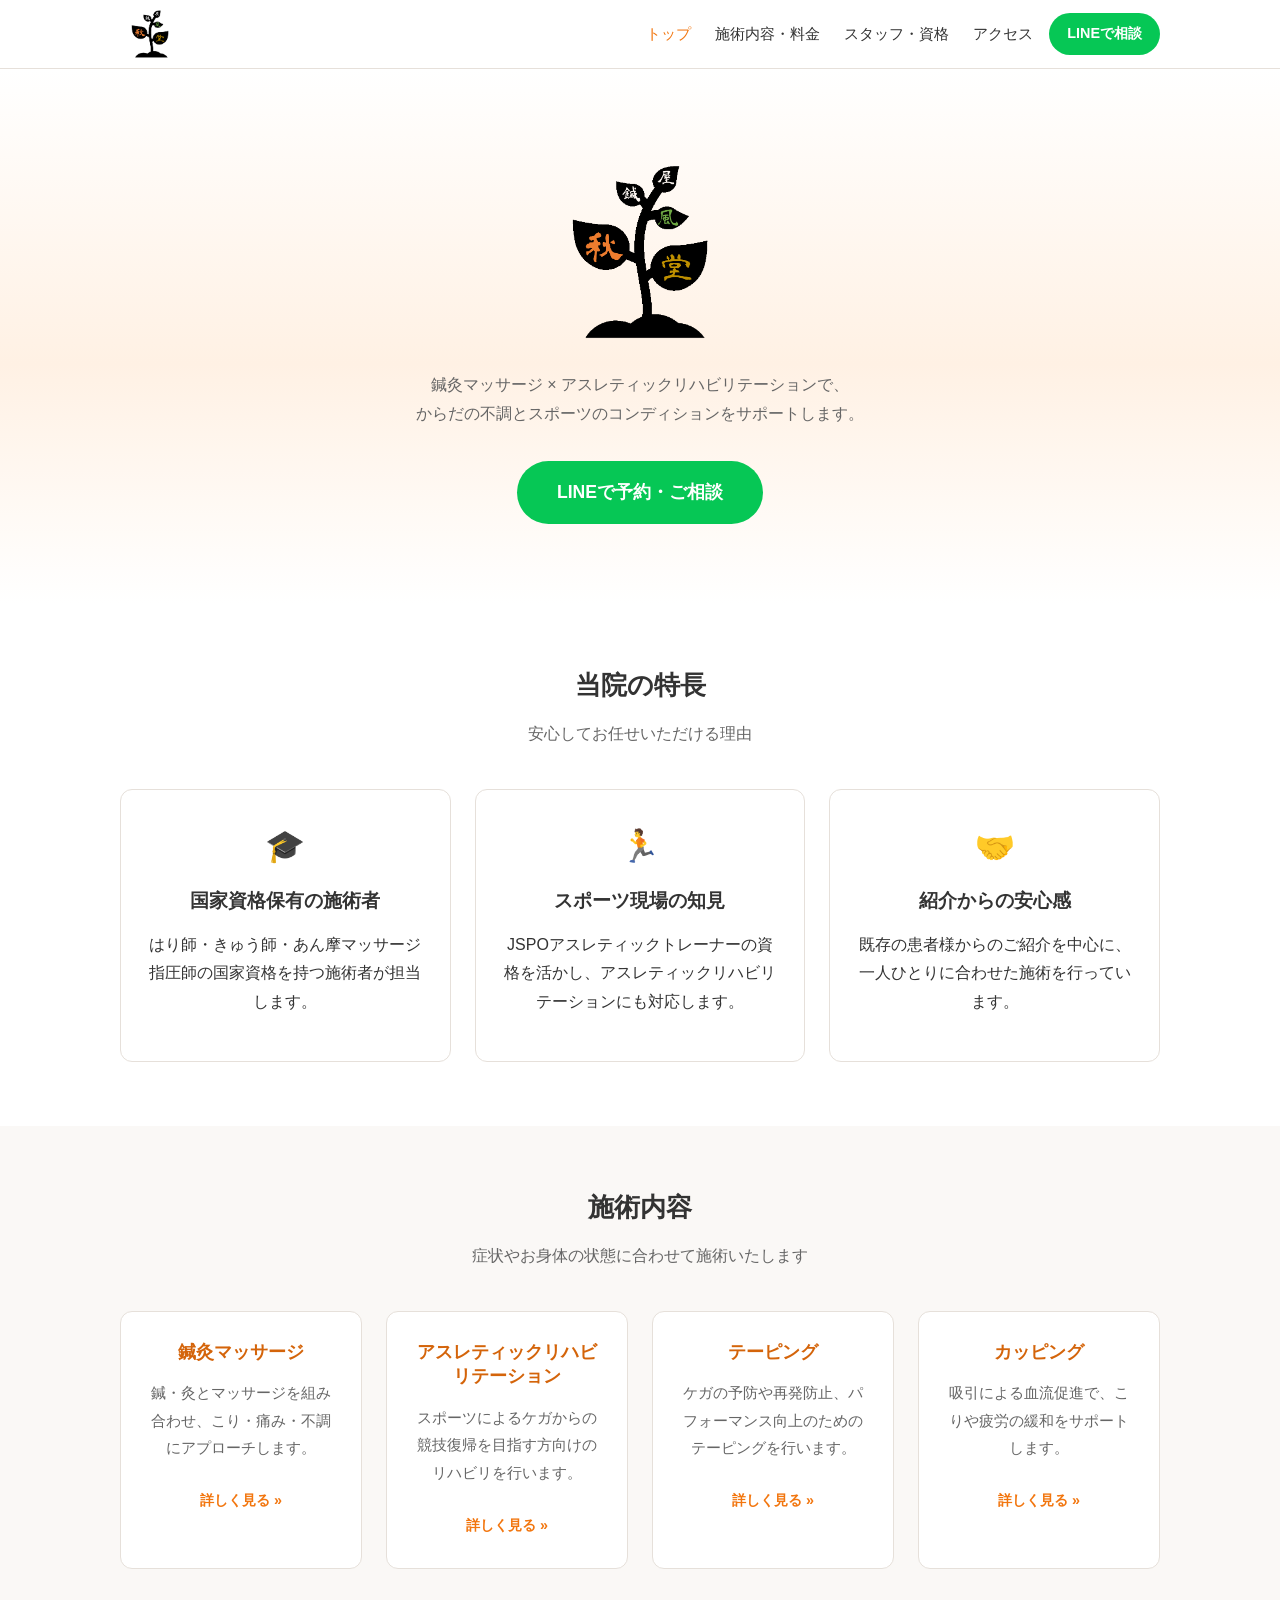
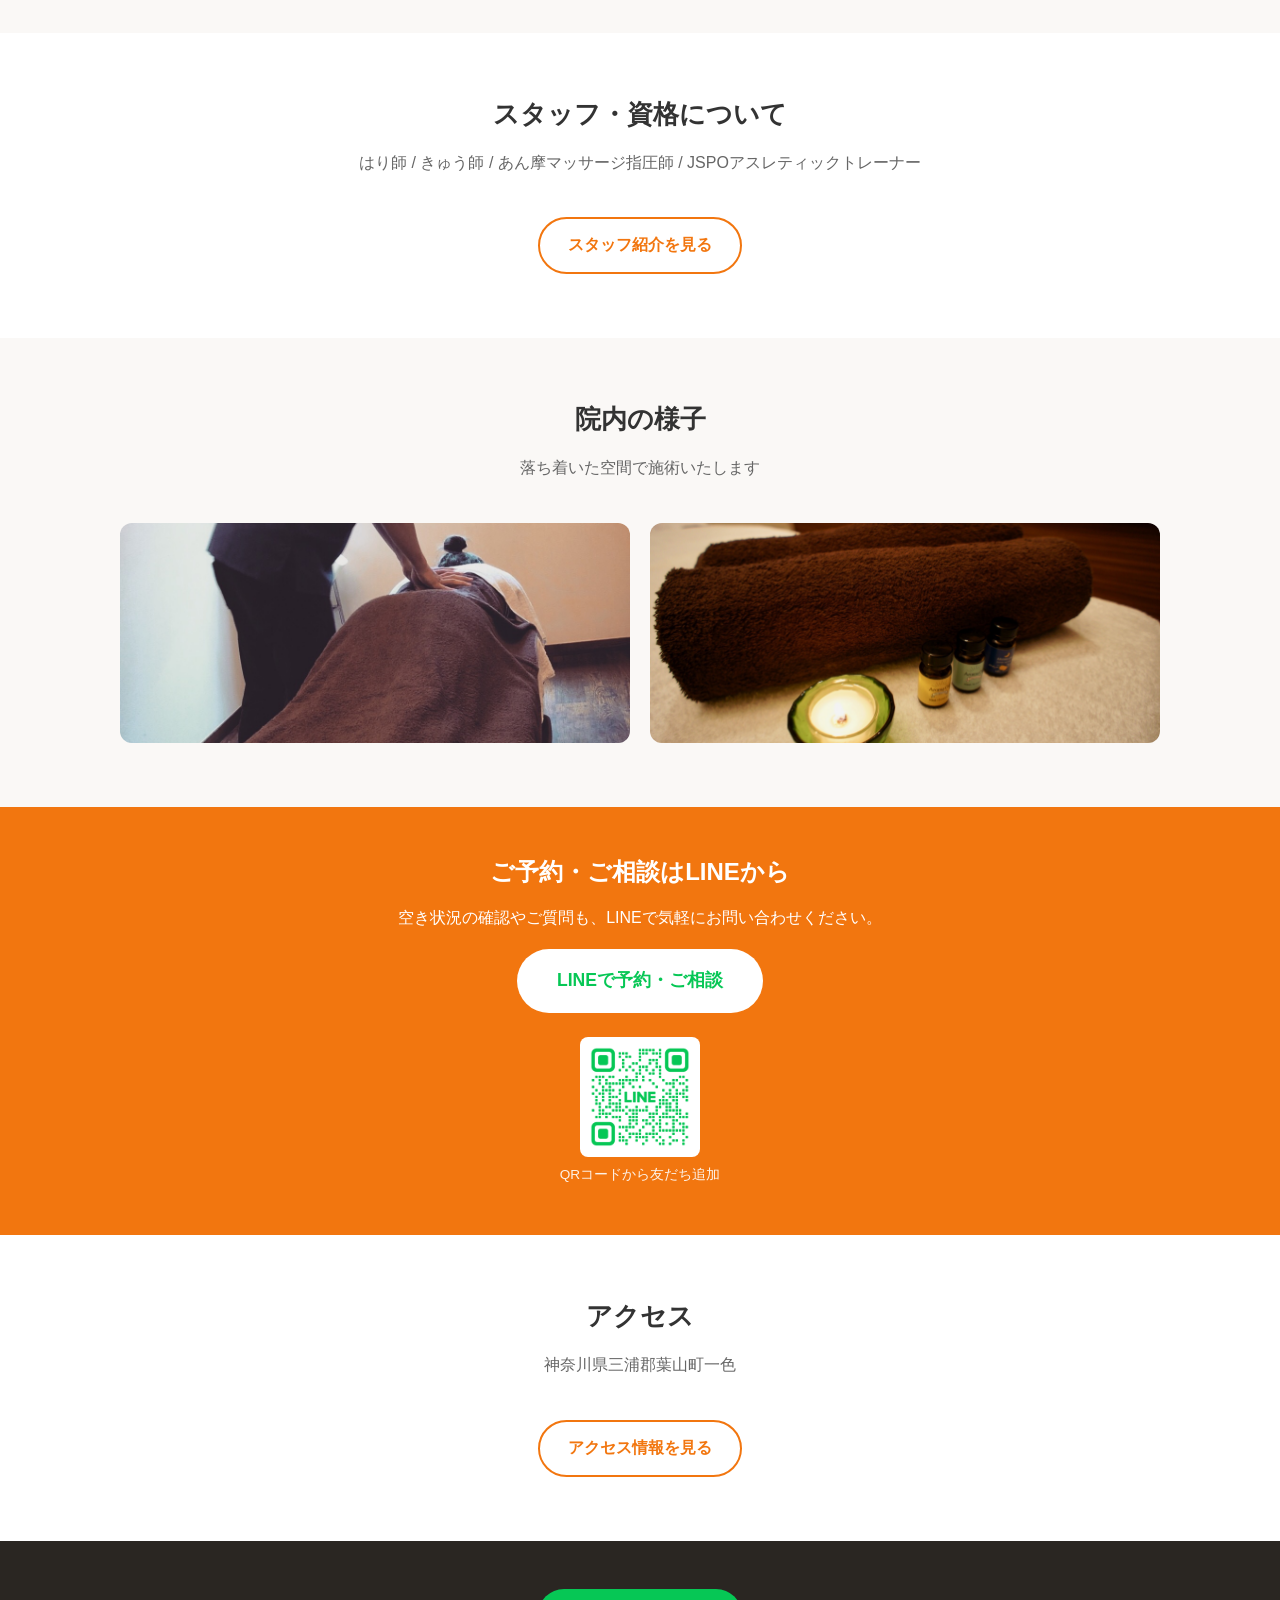
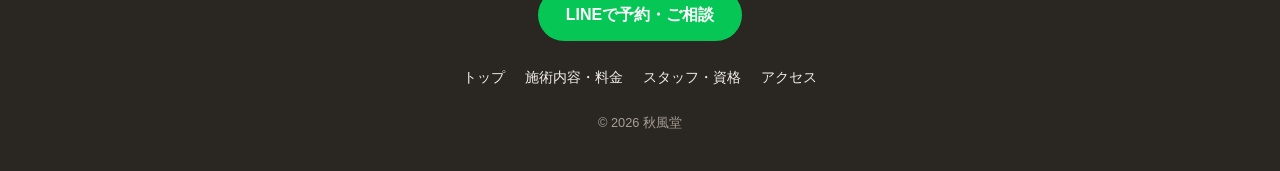
==== commit 1aa24b2c: "Add transparent-background logo variant, use it site-wide; rename features heading" ====
--- a/index.html
+++ b/index.html
@@ -12,7 +12,7 @@
 
 <header class="site-header">
   <div class="container header-inner">
-    <a href="index.html" class="logo"><img src="HP画像素材/秋風堂ロゴ.png" alt="秋風堂"></a>
+    <a href="index.html" class="logo"><img src="HP画像素材/秋風堂ロゴ_透過.png" alt="秋風堂"></a>
     <nav class="nav" id="siteNav">
       <a href="index.html" class="is-active">トップ</a>
       <a href="treatment.html">施術内容・料金</a>
@@ -26,7 +26,7 @@
 
 <section class="hero">
   <div class="container hero-inner">
-    <img src="HP画像素材/秋風堂ロゴ.png" alt="秋風堂" class="hero-logo">
+    <img src="HP画像素材/秋風堂ロゴ_透過.png" alt="秋風堂" class="hero-logo">
     <h1 class="visually-hidden">秋風堂</h1>
     <p class="hero-copy">
       鍼灸マッサージ × アスレティックリハビリテーションで、<br>
@@ -38,7 +38,7 @@
 
 <section class="section">
   <div class="container">
-    <h2 class="section-title">秋風堂の特徴</h2>
+    <h2 class="section-title">当院の特長</h2>
     <p class="section-lead">安心してお任せいただける理由</p>
     <div class="feature-grid">
       <div class="feature-card">
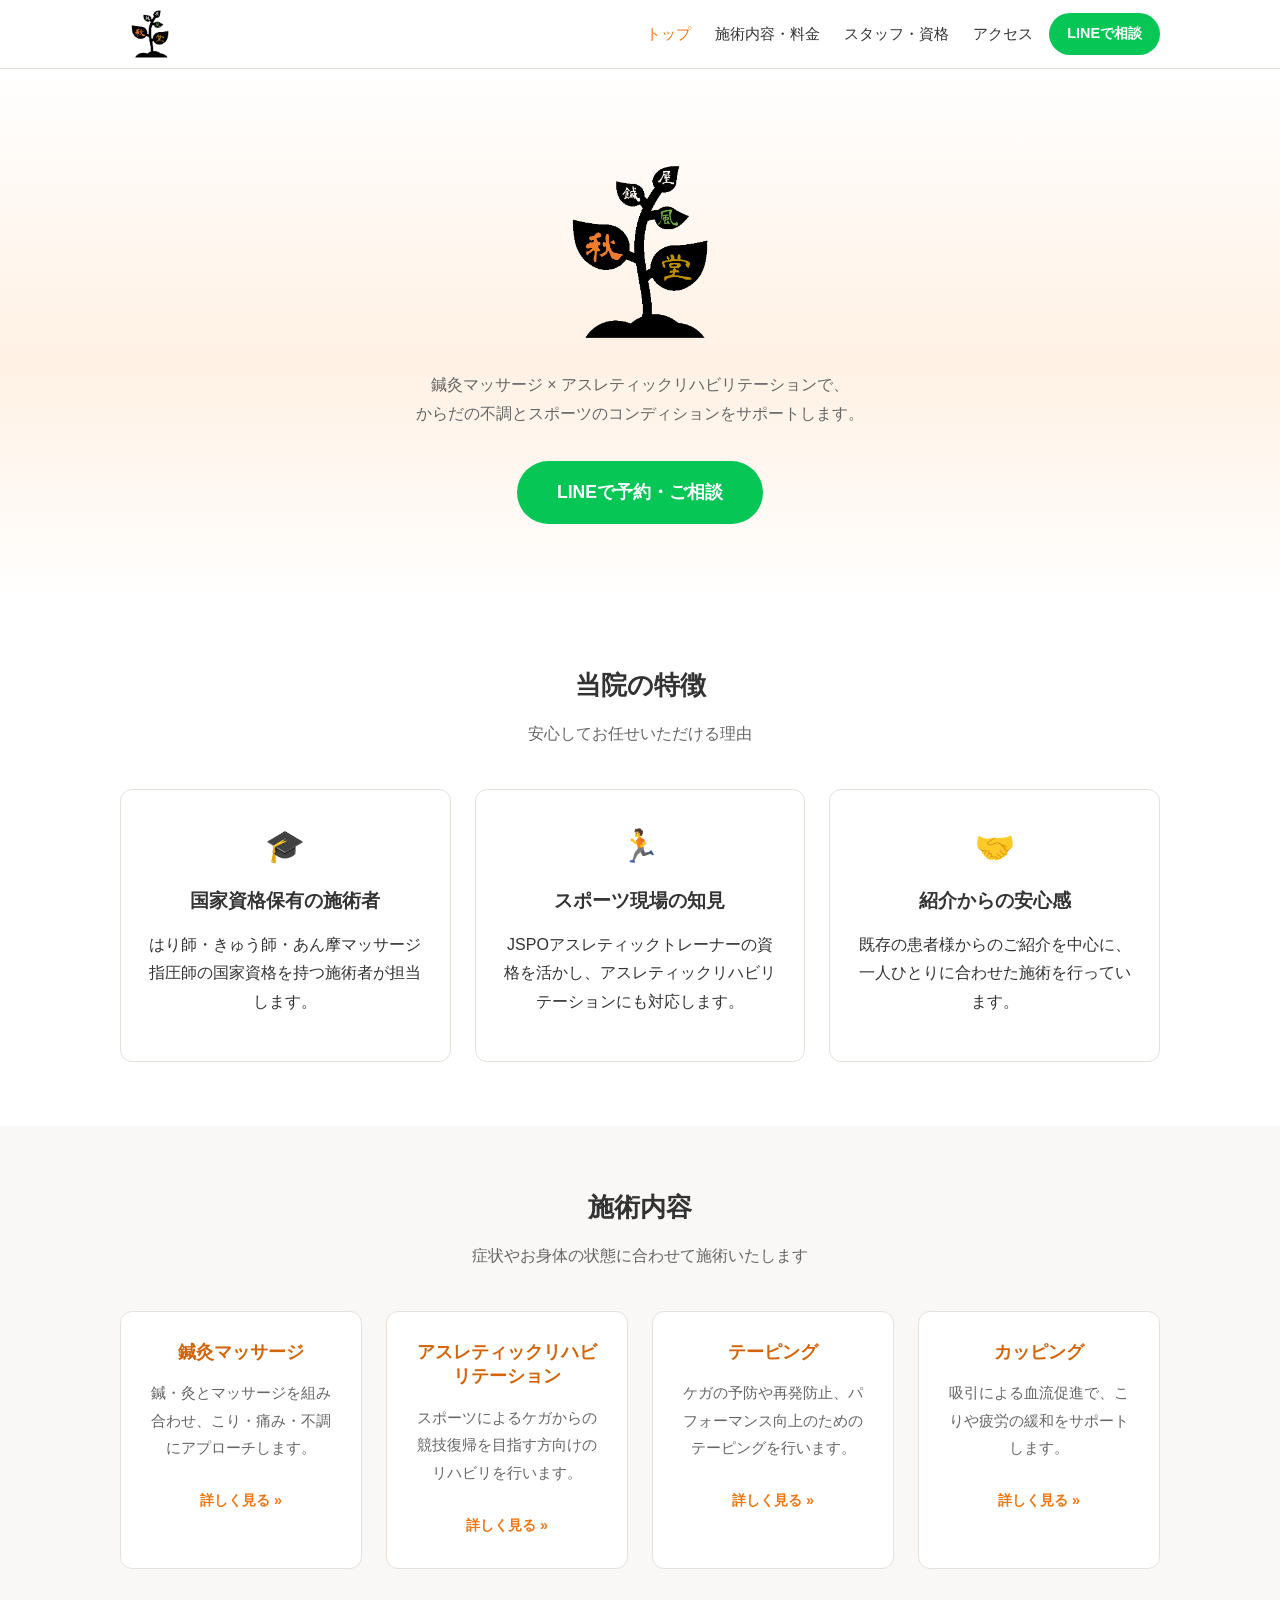
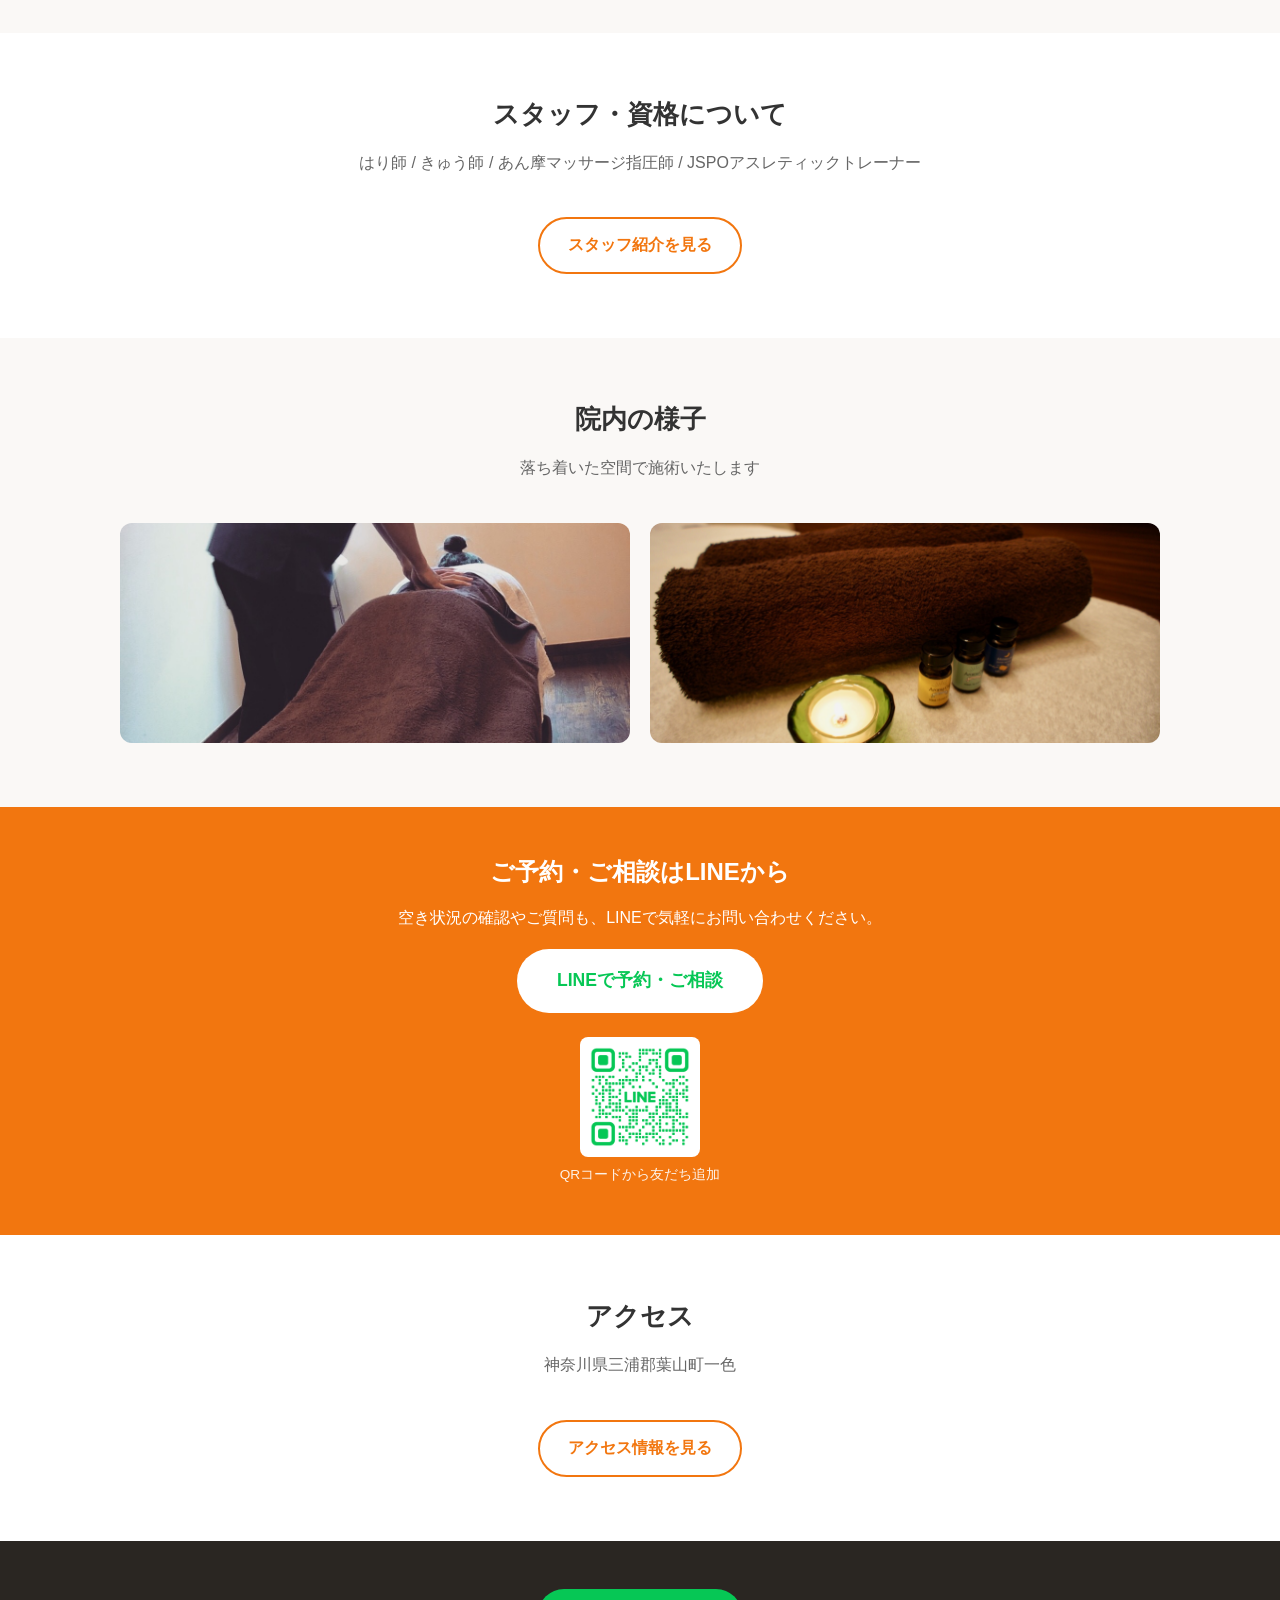
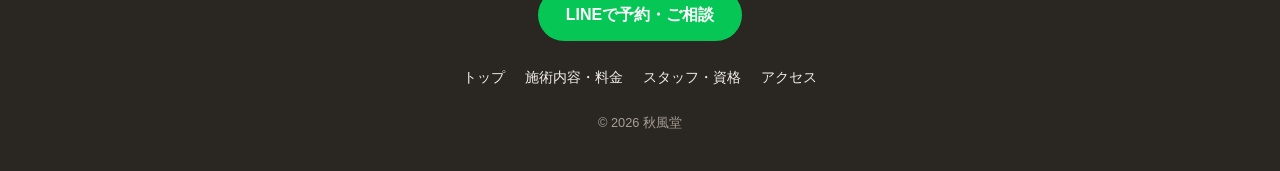
==== commit 1a03b48f: "Fix heading wording to 当院の特徴" ====
--- a/index.html
+++ b/index.html
@@ -38,7 +38,7 @@
 
 <section class="section">
   <div class="container">
-    <h2 class="section-title">当院の特長</h2>
+    <h2 class="section-title">当院の特徴</h2>
     <p class="section-lead">安心してお任せいただける理由</p>
     <div class="feature-grid">
       <div class="feature-card">
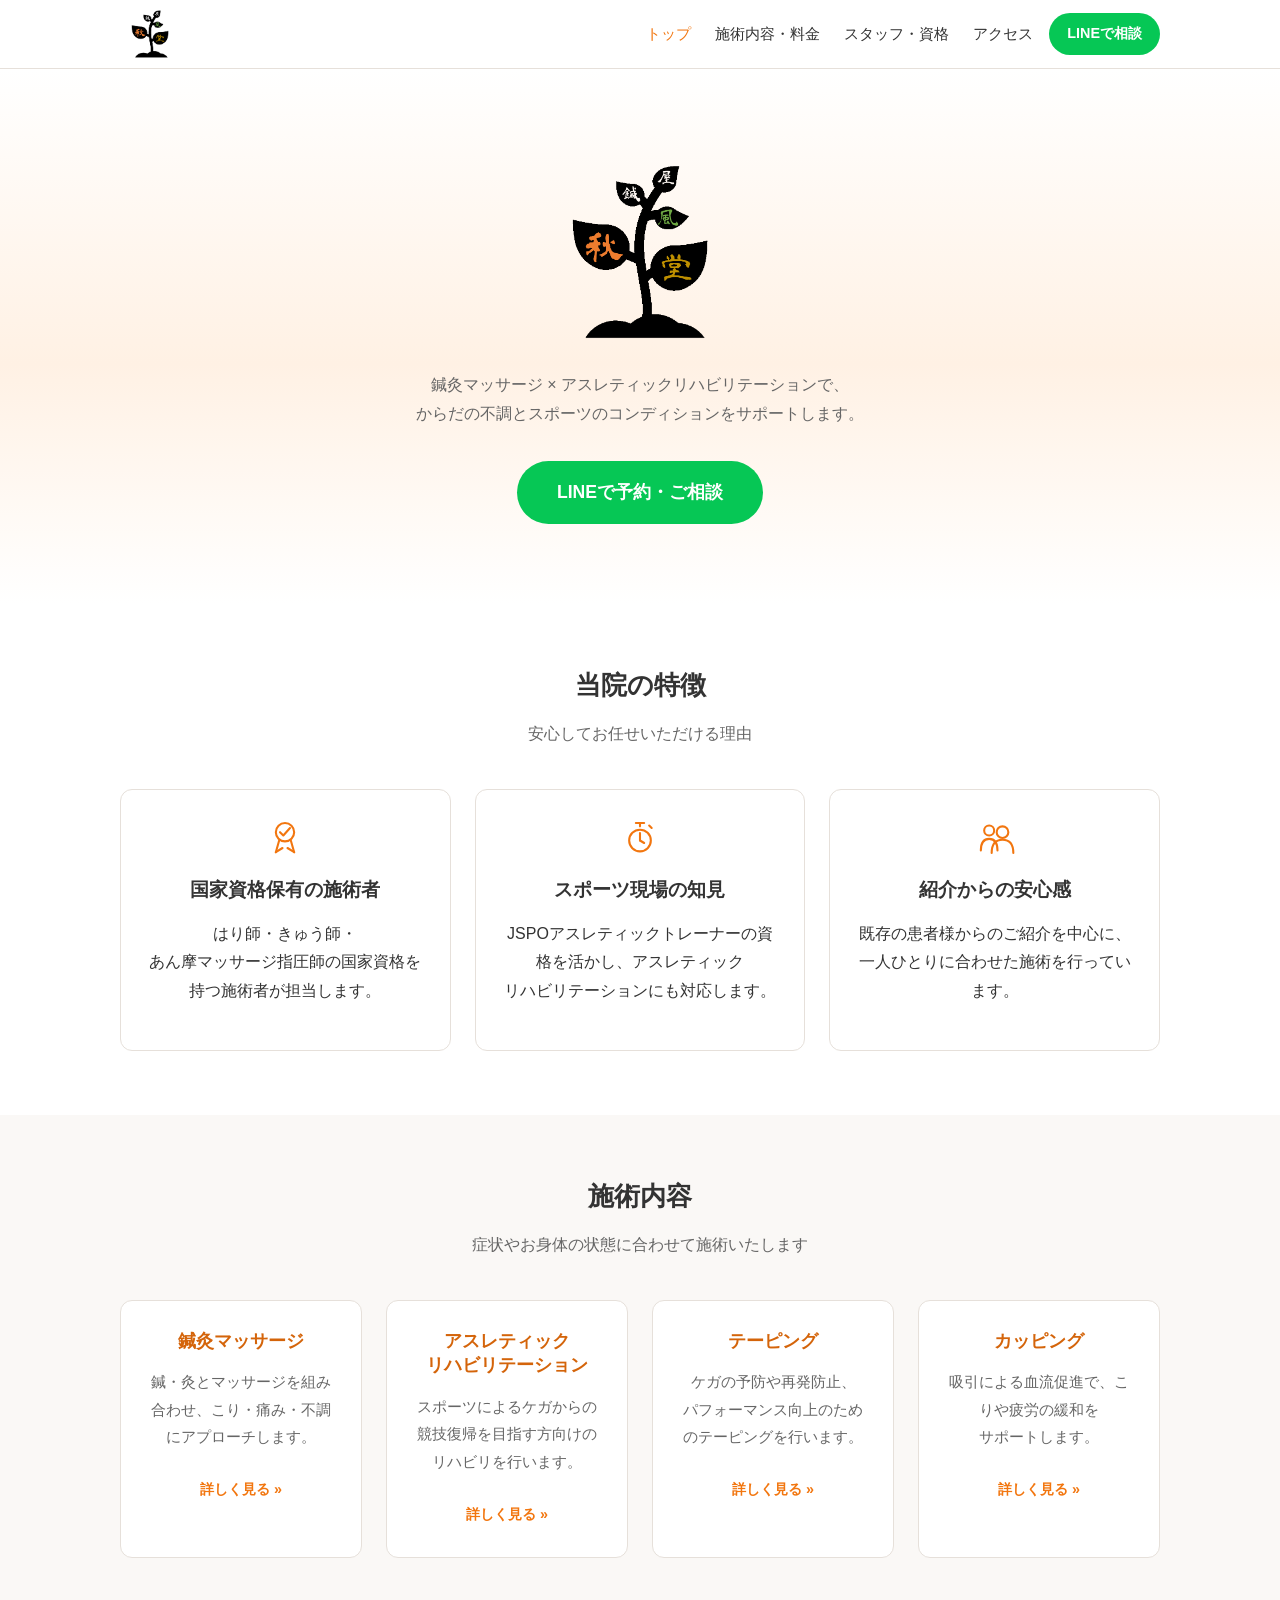
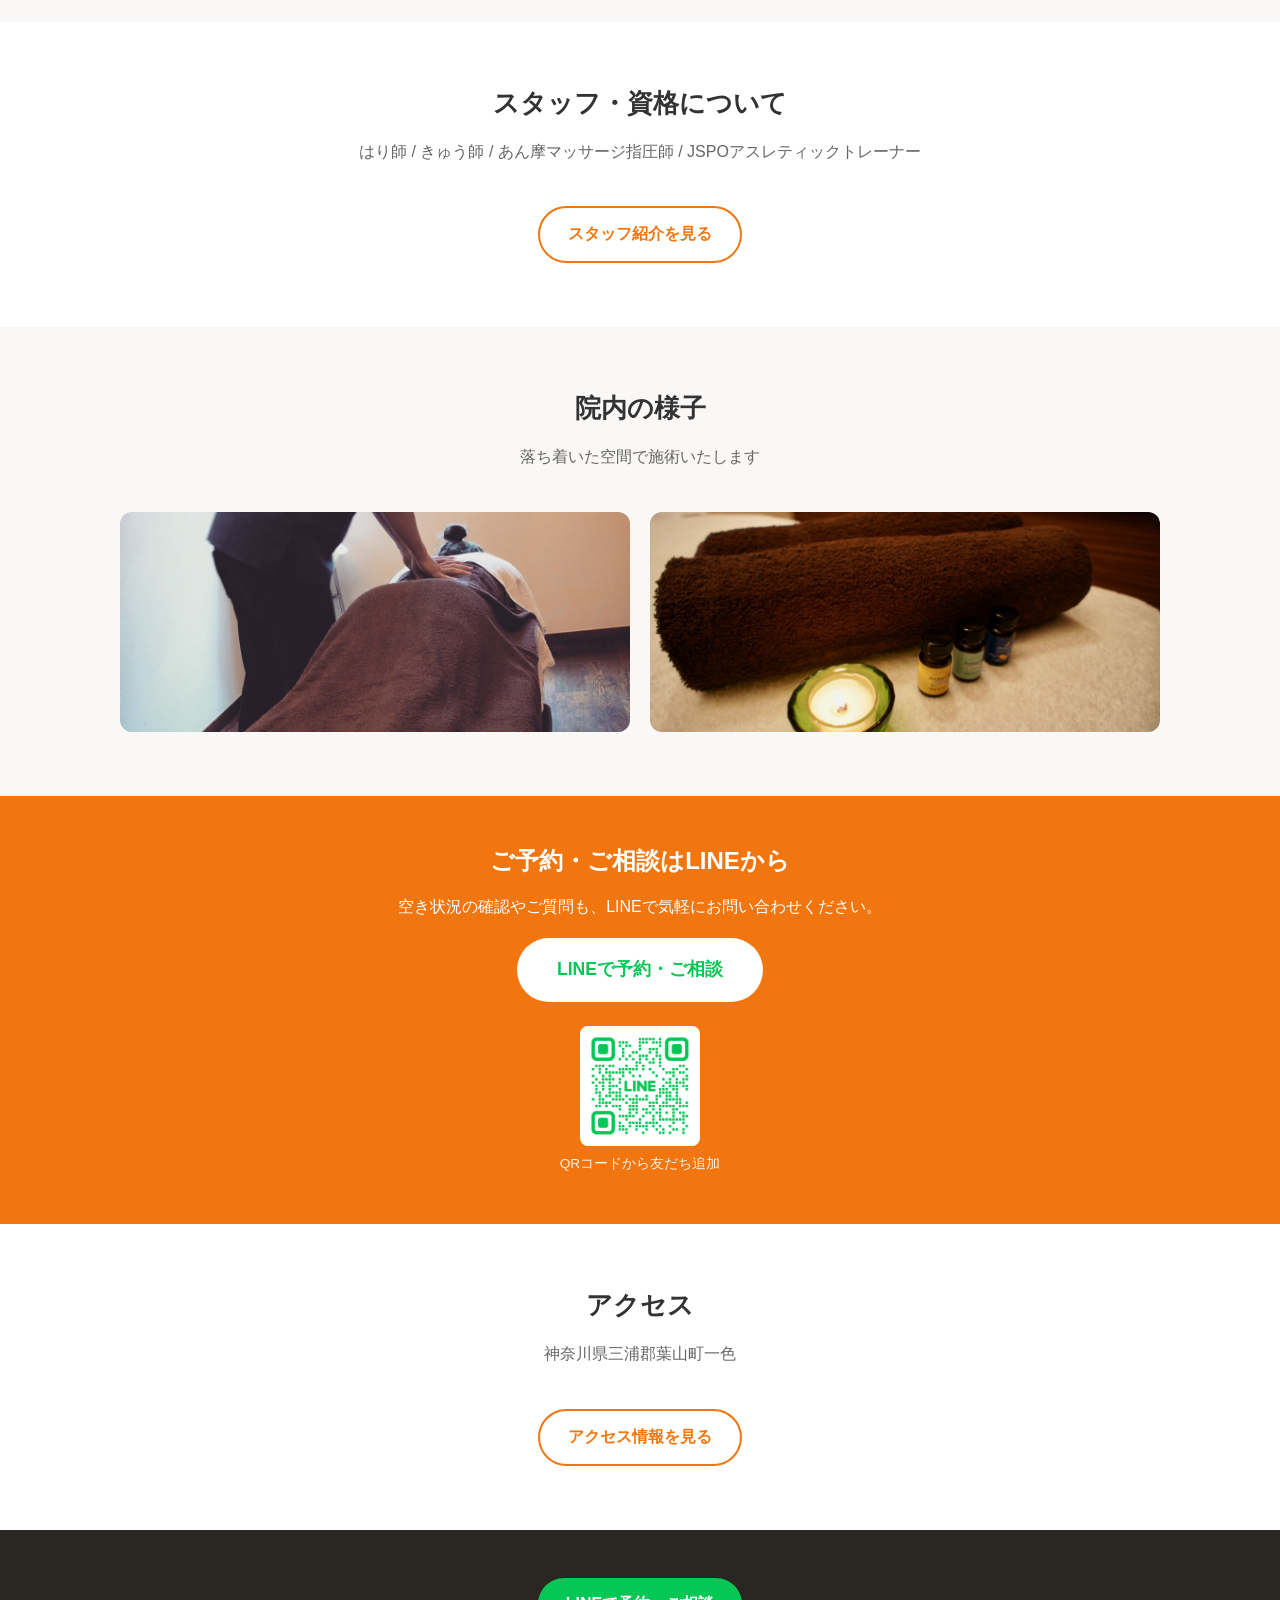
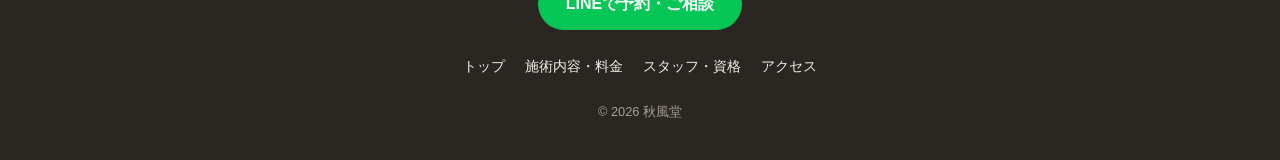
==== commit 3e61e82b: "Replace feature icons with SVG, improve line-break handling - Swap emoji icons for hand-drawn SVG ic" ====
--- a/index.html
+++ b/index.html
@@ -29,8 +29,8 @@
     <img src="HP画像素材/秋風堂ロゴ_透過.png" alt="秋風堂" class="hero-logo">
     <h1 class="visually-hidden">秋風堂</h1>
     <p class="hero-copy">
-      鍼灸マッサージ × アスレティックリハビリテーションで、<br>
-      からだの不調とスポーツのコンディションをサポートします。
+      鍼灸マッサージ × <span class="jword">アスレティック<wbr>リハビリテーション</span>で、<br>
+      からだの不調と<span class="jword">スポーツ</span>の<span class="jword">コンディション</span>を<span class="jword">サポート</span>します。
     </p>
     <a href="https://lin.ee/V47Dw0py" class="btn btn-line btn-large" target="_blank" rel="noopener">LINEで予約・ご相談</a>
   </div>
@@ -42,17 +42,42 @@
     <p class="section-lead">安心してお任せいただける理由</p>
     <div class="feature-grid">
       <div class="feature-card">
-        <div class="icon">🎓</div>
+        <div class="icon">
+          <svg viewBox="0 0 48 48" width="40" height="40" fill="none" stroke="currentColor" stroke-width="2.5" stroke-linecap="round" stroke-linejoin="round">
+            <circle cx="24" cy="17" r="11"/>
+            <polyline points="18,17 22,21 30,12"/>
+            <line x1="17" y1="27" x2="13" y2="41"/>
+            <line x1="13" y1="41" x2="21" y2="36"/>
+            <line x1="31" y1="27" x2="35" y2="41"/>
+            <line x1="35" y1="41" x2="27" y2="36"/>
+          </svg>
+        </div>
         <h3>国家資格保有の施術者</h3>
-        <p>はり師・きゅう師・あん摩マッサージ指圧師の国家資格を持つ施術者が担当します。</p>
+        <p>はり師・きゅう師・<span class="jword">あん摩マッサージ指圧師</span>の国家資格を持つ施術者が担当します。</p>
       </div>
       <div class="feature-card">
-        <div class="icon">🏃</div>
+        <div class="icon">
+          <svg viewBox="0 0 48 48" width="40" height="40" fill="none" stroke="currentColor" stroke-width="2.5" stroke-linecap="round" stroke-linejoin="round">
+            <circle cx="24" cy="27" r="13"/>
+            <line x1="24" y1="27" x2="24" y2="18"/>
+            <line x1="24" y1="27" x2="29" y2="30"/>
+            <line x1="19" y1="6" x2="29" y2="6"/>
+            <line x1="24" y1="6" x2="24" y2="10"/>
+            <line x1="35" y1="9" x2="38" y2="12"/>
+          </svg>
+        </div>
         <h3>スポーツ現場の知見</h3>
-        <p>JSPOアスレティックトレーナーの資格を活かし、アスレティックリハビリテーションにも対応します。</p>
+        <p>JSPO<span class="jword">アスレティック<wbr>トレーナー</span>の資格を活かし、<span class="jword">アスレティック<wbr>リハビリテーション</span>にも対応します。</p>
       </div>
       <div class="feature-card">
-        <div class="icon">🤝</div>
+        <div class="icon">
+          <svg viewBox="0 0 48 48" width="40" height="40" fill="none" stroke="currentColor" stroke-width="2.5" stroke-linecap="round" stroke-linejoin="round">
+            <circle cx="17" cy="15" r="6"/>
+            <path d="M7 39 Q7 25 17 25 Q27 25 27 39"/>
+            <circle cx="33" cy="17" r="7"/>
+            <path d="M20 42 Q20 26 33 26 Q46 26 46 42"/>
+          </svg>
+        </div>
         <h3>紹介からの安心感</h3>
         <p>既存の患者様からのご紹介を中心に、一人ひとりに合わせた施術を行っています。</p>
       </div>
@@ -67,22 +92,22 @@
     <div class="card-grid">
       <div class="card">
         <h3>鍼灸マッサージ</h3>
-        <p>鍼・灸とマッサージを組み合わせ、こり・痛み・不調にアプローチします。</p>
+        <p>鍼・灸と<span class="jword">マッサージ</span>を組み合わせ、こり・痛み・不調に<span class="jword">アプローチ</span>します。</p>
         <a href="treatment.html" class="more">詳しく見る &raquo;</a>
       </div>
       <div class="card">
-        <h3>アスレティックリハビリテーション</h3>
+        <h3>アスレティック<wbr>リハビリテーション</h3>
         <p>スポーツによるケガからの競技復帰を目指す方向けのリハビリを行います。</p>
         <a href="treatment.html" class="more">詳しく見る &raquo;</a>
       </div>
       <div class="card">
         <h3>テーピング</h3>
-        <p>ケガの予防や再発防止、パフォーマンス向上のためのテーピングを行います。</p>
+        <p>ケガの予防や再発防止、<span class="jword">パフォーマンス</span>向上のための<span class="jword">テーピング</span>を行います。</p>
         <a href="treatment.html" class="more">詳しく見る &raquo;</a>
       </div>
       <div class="card">
         <h3>カッピング</h3>
-        <p>吸引による血流促進で、こりや疲労の緩和をサポートします。</p>
+        <p>吸引による血流促進で、こりや疲労の緩和を<span class="jword">サポート</span>します。</p>
         <a href="treatment.html" class="more">詳しく見る &raquo;</a>
       </div>
     </div>
--- a/css/style.css
+++ b/css/style.css
@@ -29,6 +29,26 @@
   color: var(--color-text);
   background: var(--color-bg);
   line-height: 1.8;
+  overflow-wrap: break-word;
+}
+
+/* 見出しやボタンなど短いテキストは、熟語・カタカナ語の
+   まとまりを保ったまま改行する。長い地の文には適用しない
+   (句読点の少ない一文がまるごと1語扱いになり、はみ出し防止で
+   かえって単語の途中が強制的に割れてしまうため)。地の文の中の
+   長い熟語・カタカナ語は個別に .jword で囲んで対応する。 */
+h1,
+h2,
+h3,
+.section-lead,
+.nav a,
+.footer-nav a,
+.btn,
+.price-table th,
+.price-table td,
+.qualification-list li,
+.jword {
+  word-break: keep-all;
 }
 
 img {
@@ -299,8 +319,8 @@
 }
 
 .feature-card .icon {
-  font-size: 2rem;
-  margin-bottom: 0.4em;
+  color: var(--color-primary);
+  margin-bottom: 0.6em;
 }
 
 .card h3 {
